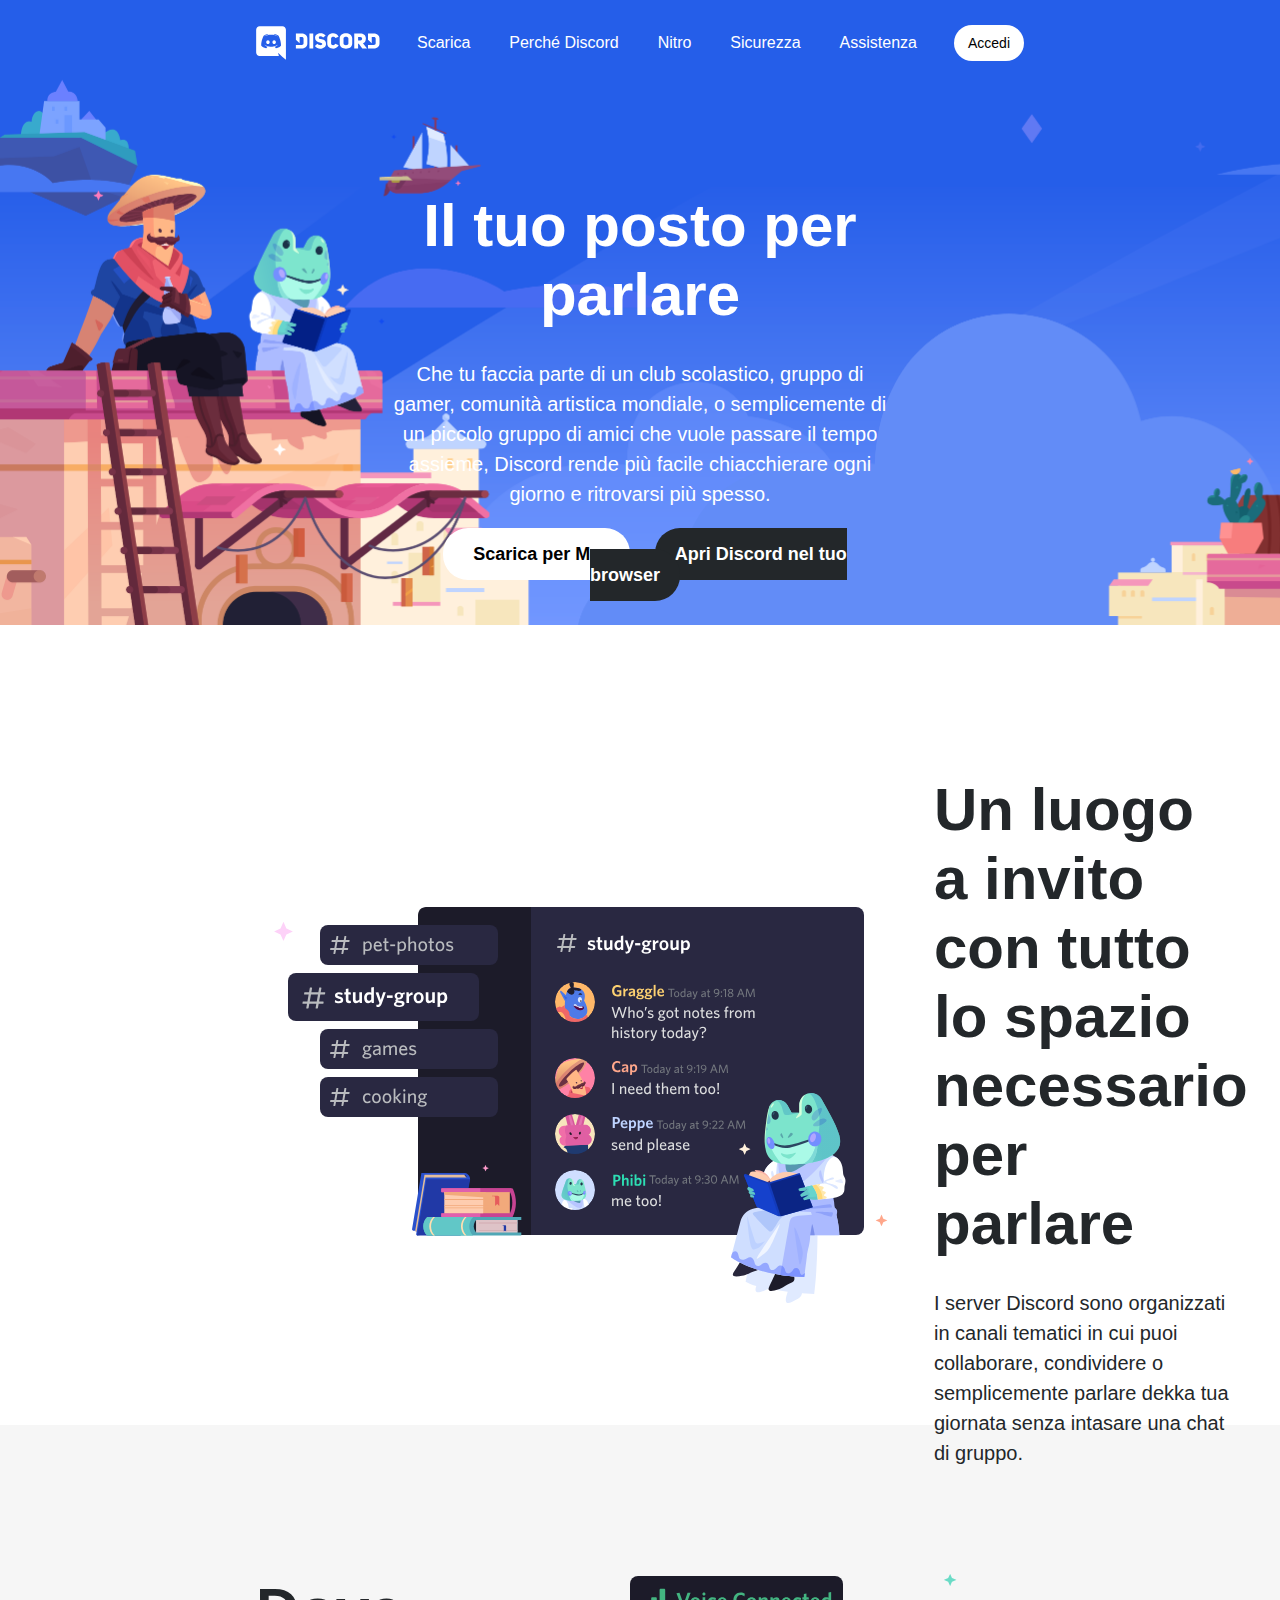
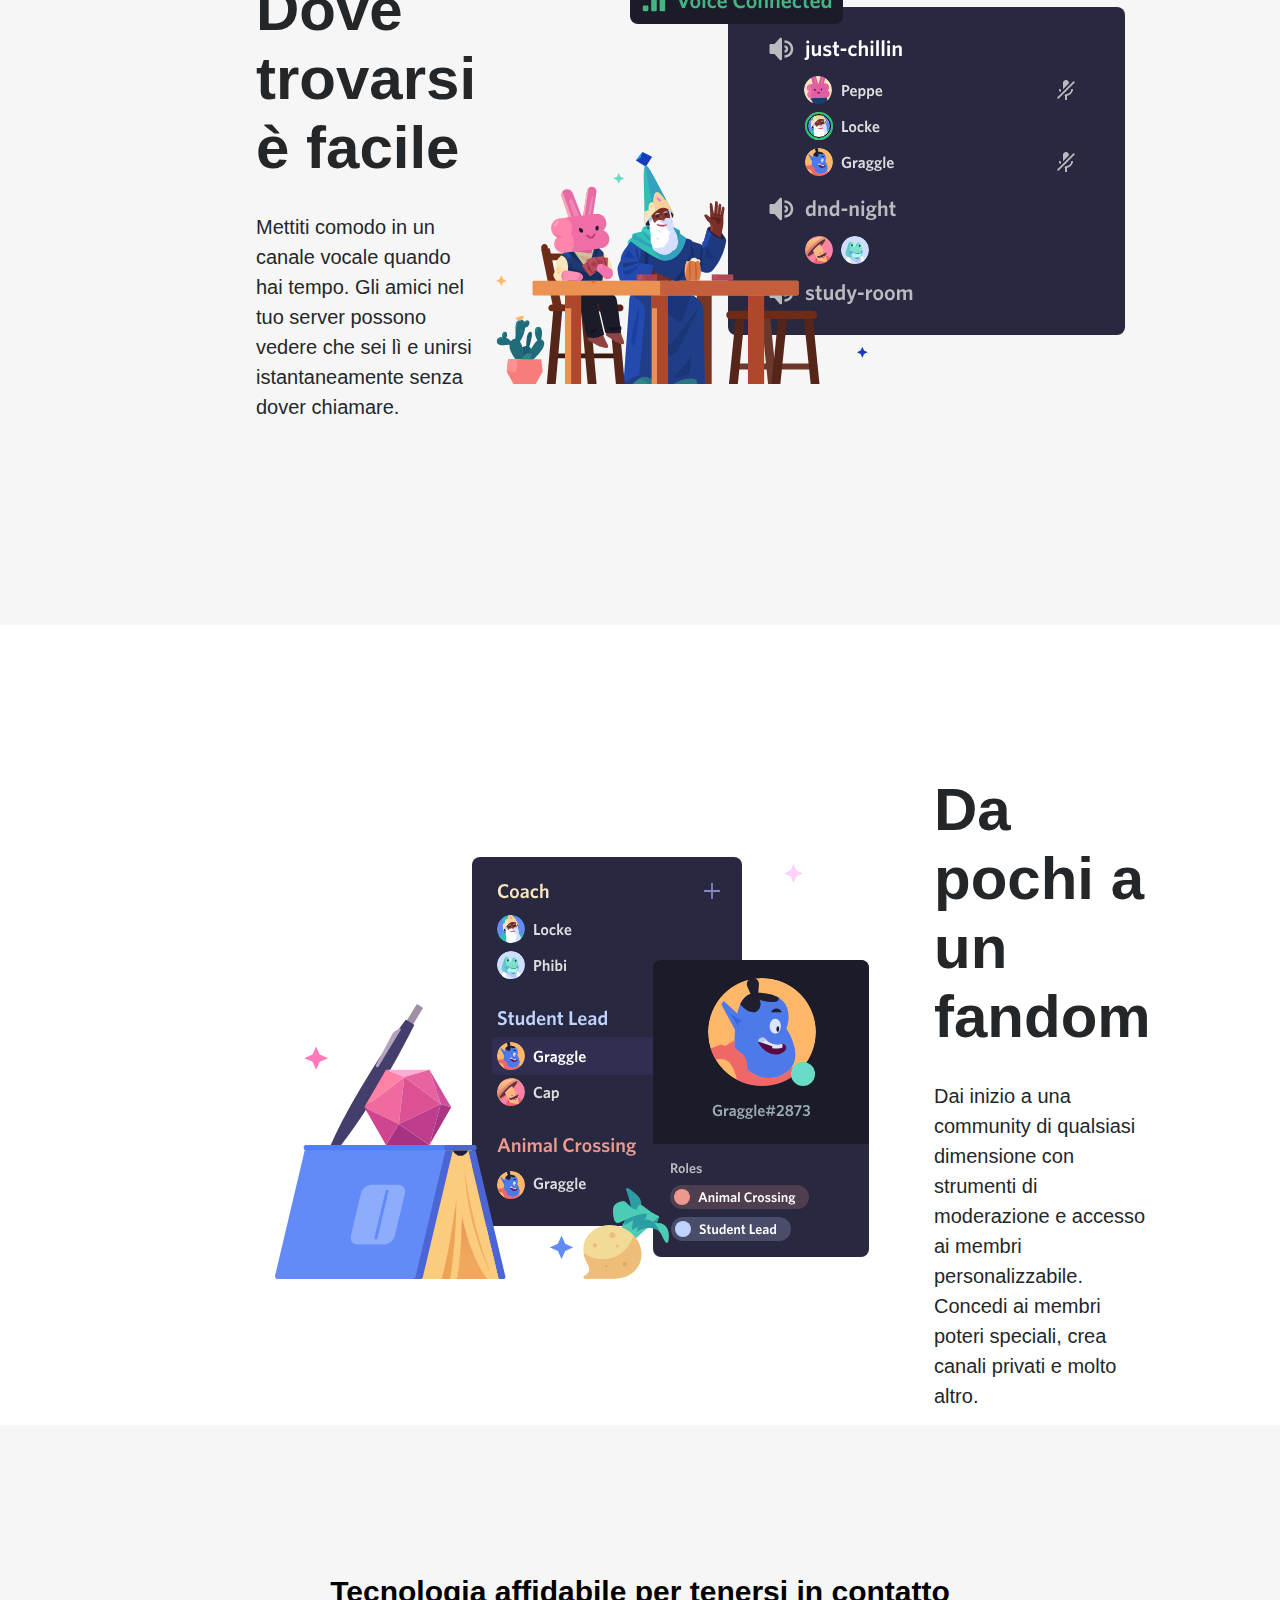
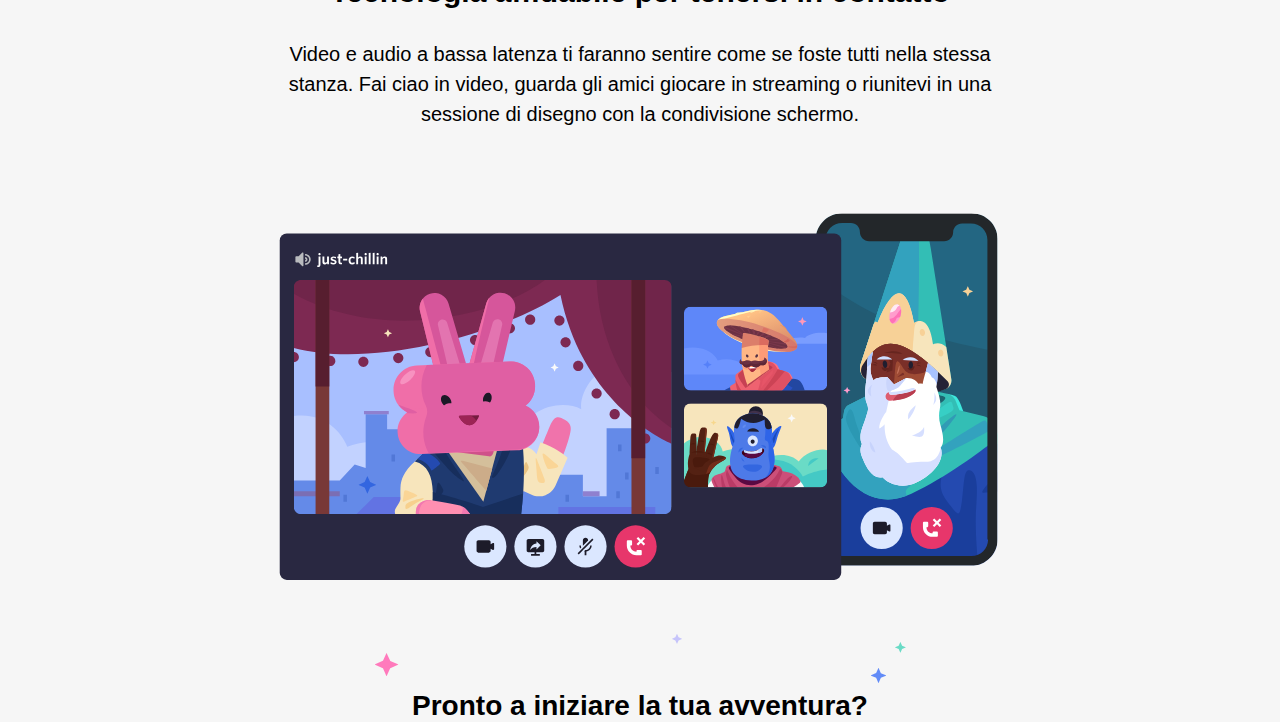
==== index.html @ a333ff8f "Aggiunto testo e immagini ultima sezione" ====
<!DOCTYPE html>
<html lang="en">

<head>
    <meta charset="UTF-8">
    <meta http-equiv="X-UA-Compatible" content="IE=edge">
    <meta name="viewport" content="width=device-width, initial-scale=1.0">
    <link rel="stylesheet" href="https://cdnjs.cloudflare.com/ajax/libs/font-awesome/6.2.0/css/all.min.css"
        integrity="sha512-xh6O/CkQoPOWDdYTDqeRdPCVd1SpvCA9XXcUnZS2FmJNp1coAFzvtCN9BmamE+4aHK8yyUHUSCcJHgXloTyT2A=="
        crossorigin="anonymous" referrerpolicy="no-referrer" />
    <link rel="stylesheet" href="./css/style.css">
    <title>Discord</title>
</head>

<body>
    <!-- Header contiene nav + hero -->
    <header>
        <nav class="container flexbox">
            <img src="./img/logo.svg" alt="Logo">

            <ul class="flexbox">
                <li><a href="#">Scarica</a></li>
                <li><a href="#">Perch&eacute; Discord</a></li>
                <li><a href="#">Nitro</a></li>
                <li><a href="#">Sicurezza</a></li>
                <li><a href="#">Assistenza</a></li>
            </ul>

            <a class="button" href="#">Accedi</a>
        </nav>

        <div class="hero-container">
            <div class="main-text">
                <h1>Il tuo posto per parlare</h1>
                <p>Che tu faccia parte di un club scolastico, gruppo di gamer, comunità artistica
                    mondiale, o semplicemente di un piccolo gruppo di amici che vuole passare il
                    tempo assieme, Discord rende pi&ugrave; facile chiacchierare ogni giorno e
                    ritrovarsi pi&ugrave; spesso.</p>
            </div>

            <a class="button" href="#"><i class="fa-solid fa-down-long"></i>Scarica per Mac</a>
            <a class="button black-btn" href="#">Apri Discord nel tuo browser</a>
        </div>
    </header>

    <!-- Quattro sezioni con bg alternarti bianco e grigio -->

    <section class="white-bg">
        <div class="container flexbox">

            <div class="section-img">
                <img src="./img/item1.svg" alt="Chat con hashtag">
            </div>

            <div class="section main-text">
                <h1>Un luogo a invito con tutto lo spazio necessario per parlare</h1>
                <p>I server Discord sono organizzati in canali tematici in cui puoi collaborare,
                condividere o semplicemente parlare dekka tua giornata senza intasare una chat
                di gruppo.</p>
            </div>
        </div>
    </section>

    <section class="grey-bg">
        <div class="container flexbox">

            <div class="section main-text">
                <h1>Dove trovarsi &egrave; facile</h1>
                <p>Mettiti comodo in un canale vocale quando hai tempo. Gli amici nel tuo server
                    possono vedere che sei l&igrave; e unirsi istantaneamente senza dover chiamare.</p>
            </div>

            <div class="section-img">
                <img src="./img/item2.svg" alt="Canale vocale">
            </div>
        </div>
    </section>

    <section class="white-bg">
        <div class="container flexbox">

            <div class="section-img">
                <img src="./img/item3.svg" alt="Community">
            </div>

            <div class="section main-text">
                <h1>Da pochi a un fandom</h1>
                <p>Dai inizio a una community di qualsiasi dimensione con strumenti di moderazione
                    e accesso ai membri personalizzabile. Concedi ai membri poteri speciali, crea 
                    canali privati e molto altro.</p>
            </div>
        </div>
    </section>

    <div class="grey-bg last" >
        <div class="container">

            <div>
                <h1 class="main-text">Tecnologia affidabile per tenersi in contatto</h1>
                <p>Video e audio a bassa latenza ti faranno sentire come se foste tutti nella stessa
                    stanza. Fai ciao in video, guarda gli amici giocare in streaming o riunitevi in una 
                    sessione di disegno con la condivisione schermo.</p>
            </div>

            <div>
                <img class="img-last-section" src="./img/item4-big.svg" alt="Videochiamata cartoon">
            </div>

            <div class="call-to-action">
                <img src="./img/stars.svg" alt="Stelline">
                <div><strong>Pronto a iniziare la tua avventura?</strong></div>
            </div>
        
        </div>
    </div>


</body>

</html>
---- css/style.css ----
/* Utility */

* {
    margin: 0;
    padding: 0;
    box-sizing: border-box;
}

body {
    font-family: Helvetica, Arial;
}

.debug {   /* ricordarsi eliminare! */
    background-color: lightblue;
    border: 1px solid black;
    height: 500px;
    width: 500px;
}

/* Style nav */

.container {
    width: 60%;
    margin: 0 auto;
}

nav {
    padding-top: 25px;
    font-weight: 500;
}

ul {
    list-style: none;
}

a {
    text-decoration: none;
    cursor: pointer;
}

li a {
    color: white;
}

li a:hover {
    color: white;
    text-decoration: underline;
}

.button {
    border-style: none;
    background-color: white;
    border-radius: 25px;
    padding: 10px 14px;
    color: black;
    font-size: 14px;
}

a.button:hover {
    color: #5865F2;
}

.flexbox {
    display: flex;
    flex-flow: row nowrap;
    justify-content: space-between;
    align-items: center;
}

header nav ul {
    min-width: 500px;
}

/* Style hero  */

header {
    background-image: url("../img/jumbo.png");
    background-size: cover;
    height: 625px;
}

.hero-container {
    width: 40%;
    margin: 130px auto;
    text-align: center;
    color: white;
}

.main-text {
    font-weight: bolder;
    font-size: 30px;
}

p {
    font-weight: 500;
    font-size: 20px;
    line-height: 150%;
    padding-top: 30px;
    margin-bottom: 35px;
}

div.hero-container .button {
    margin: 10px;
    font-size: 18px;
    font-weight: 600;
    padding: 16px 20px;
 }

i {
    margin-right: 10px;
    font-size: 16px;
}

.black-btn {
    color: white;
    background-color: #23272A;
}

a.button.black-btn:hover {
    color: white;
}

/* Style Section */

section{
    height: 800px;
}

.section.main-text {
    color: #23272A;
    max-width: 300px;
    padding: 150px 0;
}

.section-img {  /* da chiarire questione margini/ grandezza finestra */
    margin-top: -100px;
}

.white-bg {
    background-color: FFFFFF;
}

.grey-bg {
    background-color: #F6F6F6;
}

.last {
    text-align: center;
    padding-top: 150px;
}

.img-last-section {
    width: 100%;
}

div.call-to-action {
    font-size: 28px;
    padding-top: 0;    
}
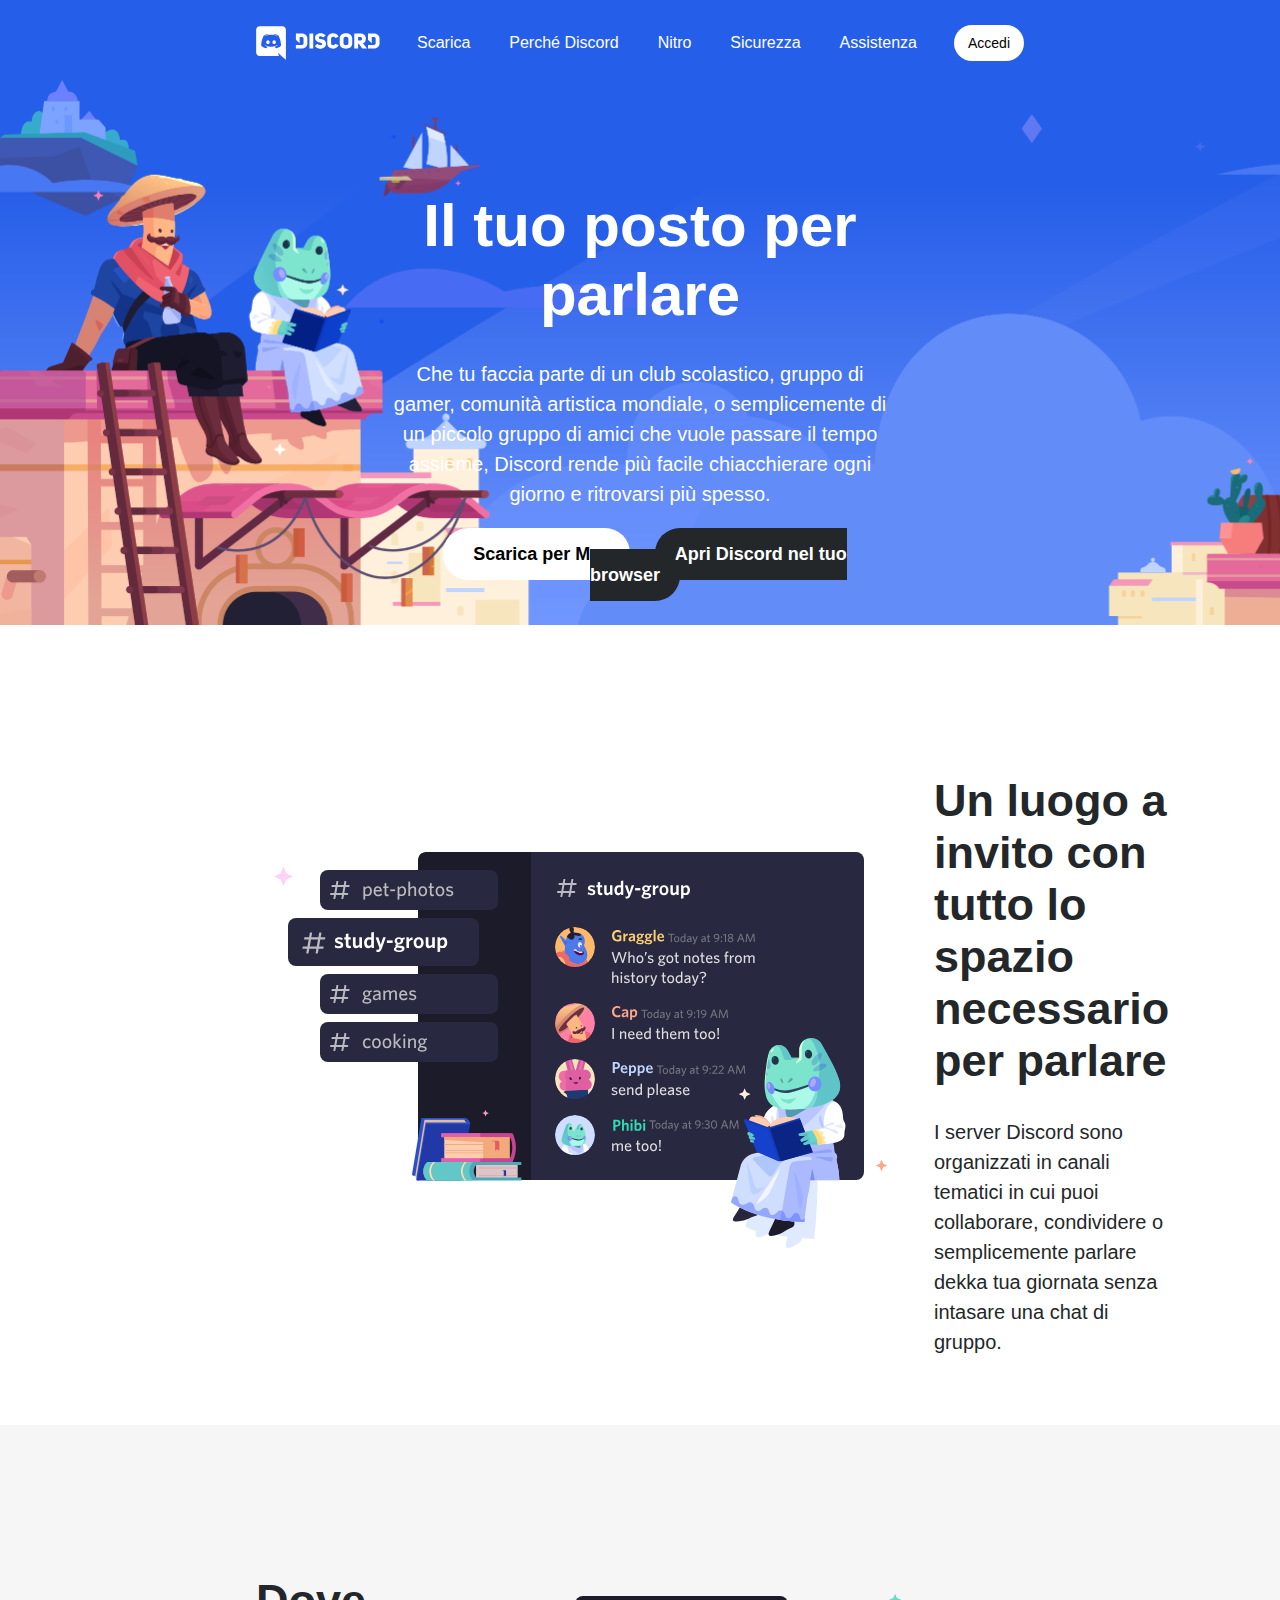
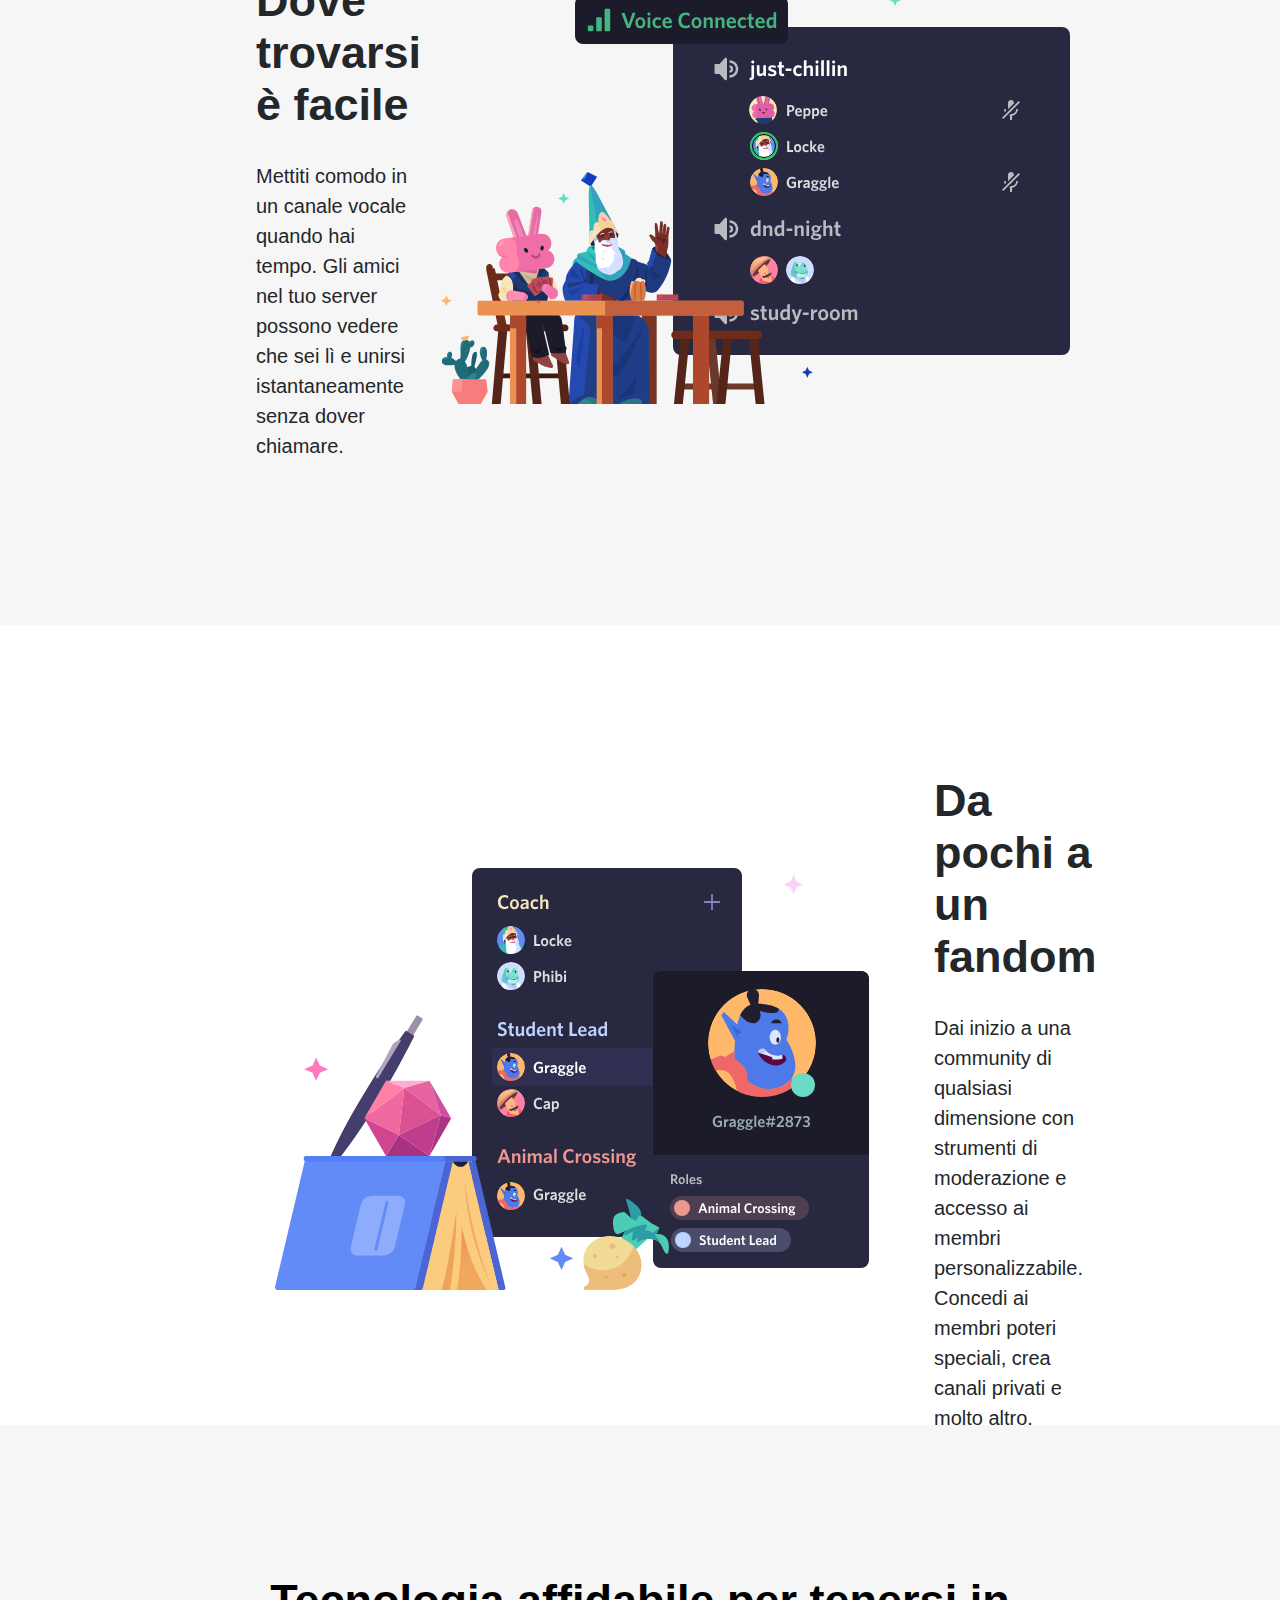
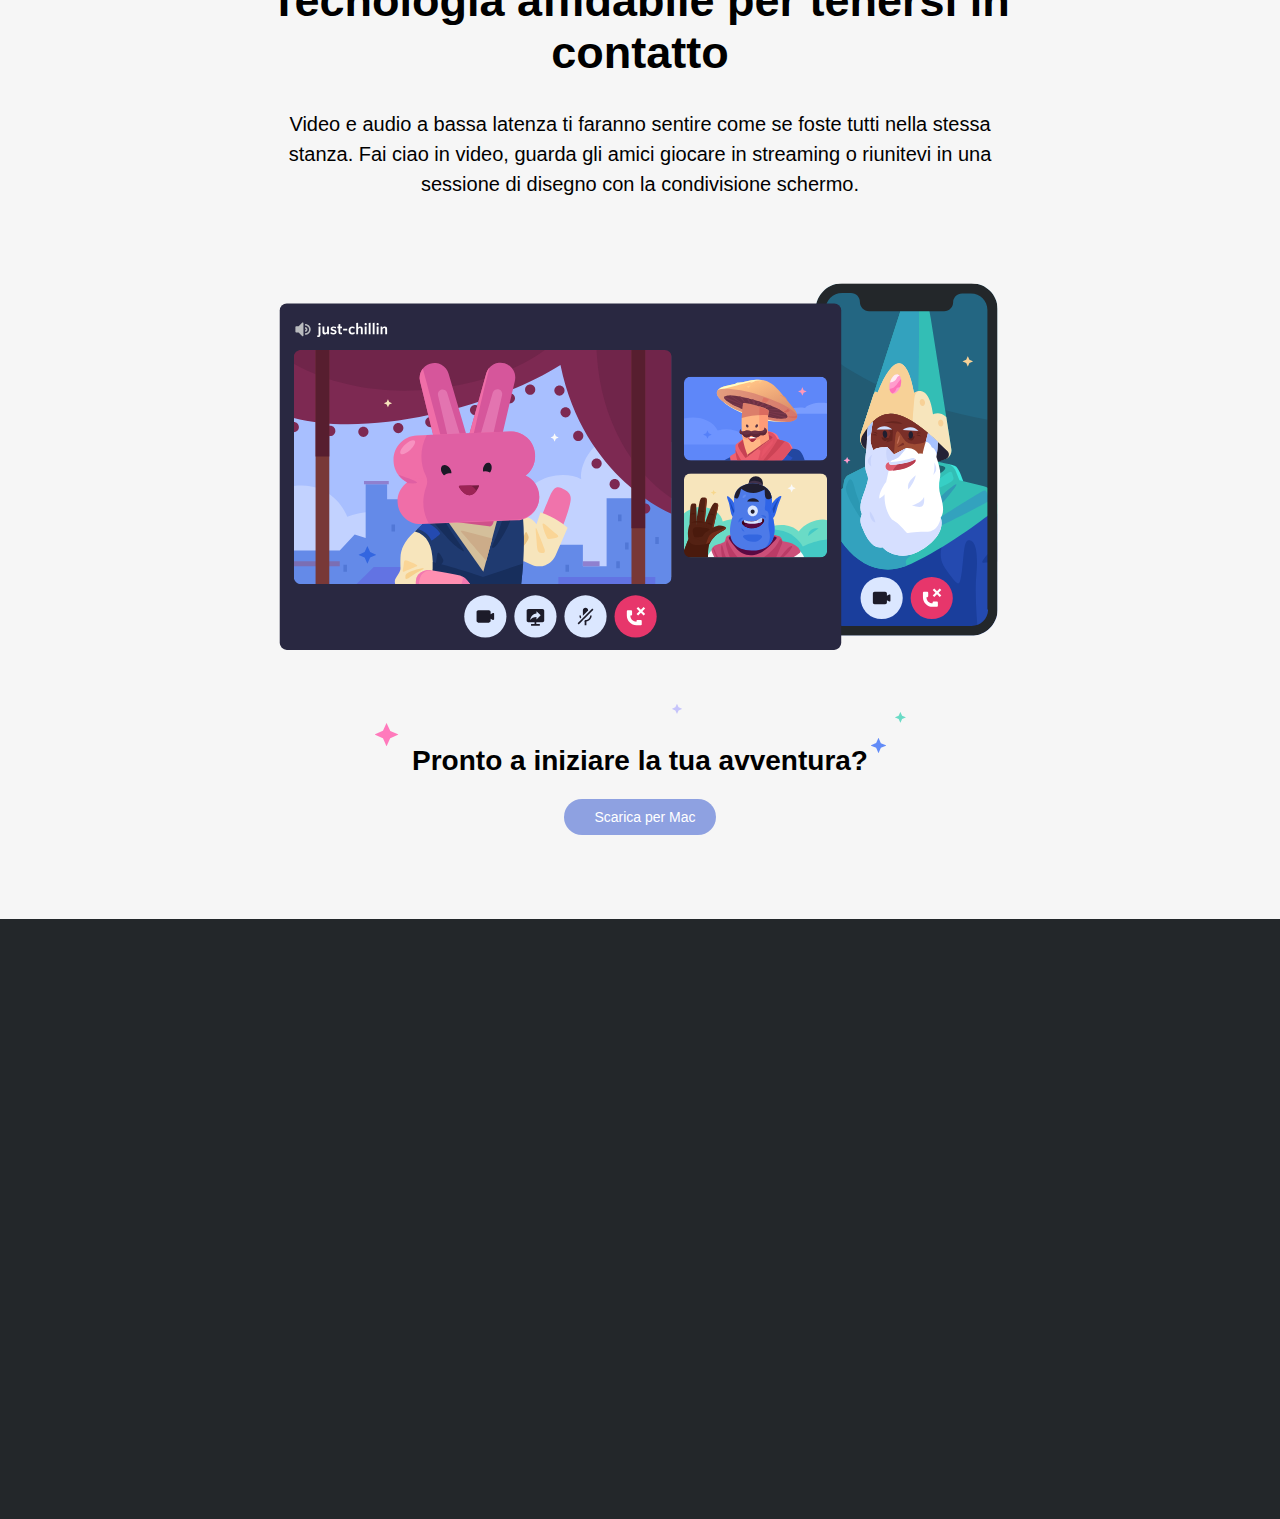
==== commit 1ab02007: "Aggiunto div call to action ultima sezione" ====
--- a/index.html
+++ b/index.html
@@ -43,7 +43,7 @@
         </div>
     </header>
 
-    <!-- Quattro sezioni con bg alternarti bianco e grigio -->
+    <!-- Quattro sezioni con bg alternati bianco e grigio -->
 
     <section class="white-bg">
         <div class="container flexbox">
@@ -53,7 +53,7 @@
             </div>
 
             <div class="section main-text">
-                <h1>Un luogo a invito con tutto lo spazio necessario per parlare</h1>
+                <h2>Un luogo a invito con tutto lo spazio necessario per parlare</h2>
                 <p>I server Discord sono organizzati in canali tematici in cui puoi collaborare,
                 condividere o semplicemente parlare dekka tua giornata senza intasare una chat
                 di gruppo.</p>
@@ -65,7 +65,7 @@
         <div class="container flexbox">
 
             <div class="section main-text">
-                <h1>Dove trovarsi &egrave; facile</h1>
+                <h2>Dove trovarsi &egrave; facile</h2>
                 <p>Mettiti comodo in un canale vocale quando hai tempo. Gli amici nel tuo server
                     possono vedere che sei l&igrave; e unirsi istantaneamente senza dover chiamare.</p>
             </div>
@@ -84,7 +84,7 @@
             </div>
 
             <div class="section main-text">
-                <h1>Da pochi a un fandom</h1>
+                <h2>Da pochi a un fandom</h2>
                 <p>Dai inizio a una community di qualsiasi dimensione con strumenti di moderazione
                     e accesso ai membri personalizzabile. Concedi ai membri poteri speciali, crea 
                     canali privati e molto altro.</p>
@@ -95,8 +95,8 @@
     <div class="grey-bg last" >
         <div class="container">
 
-            <div>
-                <h1 class="main-text">Tecnologia affidabile per tenersi in contatto</h1>
+            <div class="main-text">
+                <h2>Tecnologia affidabile per tenersi in contatto</h2>
                 <p>Video e audio a bassa latenza ti faranno sentire come se foste tutti nella stessa
                     stanza. Fai ciao in video, guarda gli amici giocare in streaming o riunitevi in una 
                     sessione di disegno con la condivisione schermo.</p>
@@ -108,11 +108,16 @@
 
             <div class="call-to-action">
                 <img src="./img/stars.svg" alt="Stelline">
-                <div><strong>Pronto a iniziare la tua avventura?</strong></div>
-            </div>
-        
+                <div class="scritta-cta"><strong>Pronto a iniziare la tua avventura?</strong></div>
+                <a class="button violet-btn" href="#"><i class="fa-solid fa-down-long"></i>Scarica per Mac</a>
+            </div>  
         </div>
     </div>
+
+    <!-- Footer composto da un div sulla sinistra e 4 colonne -->
+    <footer>
+
+    </footer>
 
 
 </body>
--- a/css/style.css
+++ b/css/style.css
@@ -15,6 +15,12 @@
     border: 1px solid black;
     height: 500px;
     width: 500px;
+}
+
+.clearfix::after {
+    content: " ";
+    display: table;
+    clear: both;
 }
 
 /* Style nav */
@@ -155,5 +161,29 @@
 
 div.call-to-action {
     font-size: 28px;
-    padding-top: 0;    
+    padding-top: 0; 
+    padding-bottom: 90px;   
 }
+
+.scritta-cta {
+    margin-top: -15px;
+    padding-bottom: 20px;
+}
+
+.violet-btn {
+    color: white;
+    background-color: #8EA1E1;
+    padding: 10px 20px;
+}
+
+a.button.violet-btn:hover {
+    color: white;
+}
+
+
+/* Style Footer */
+
+footer {
+    background-color: #23272A;
+    height: 600px;
+}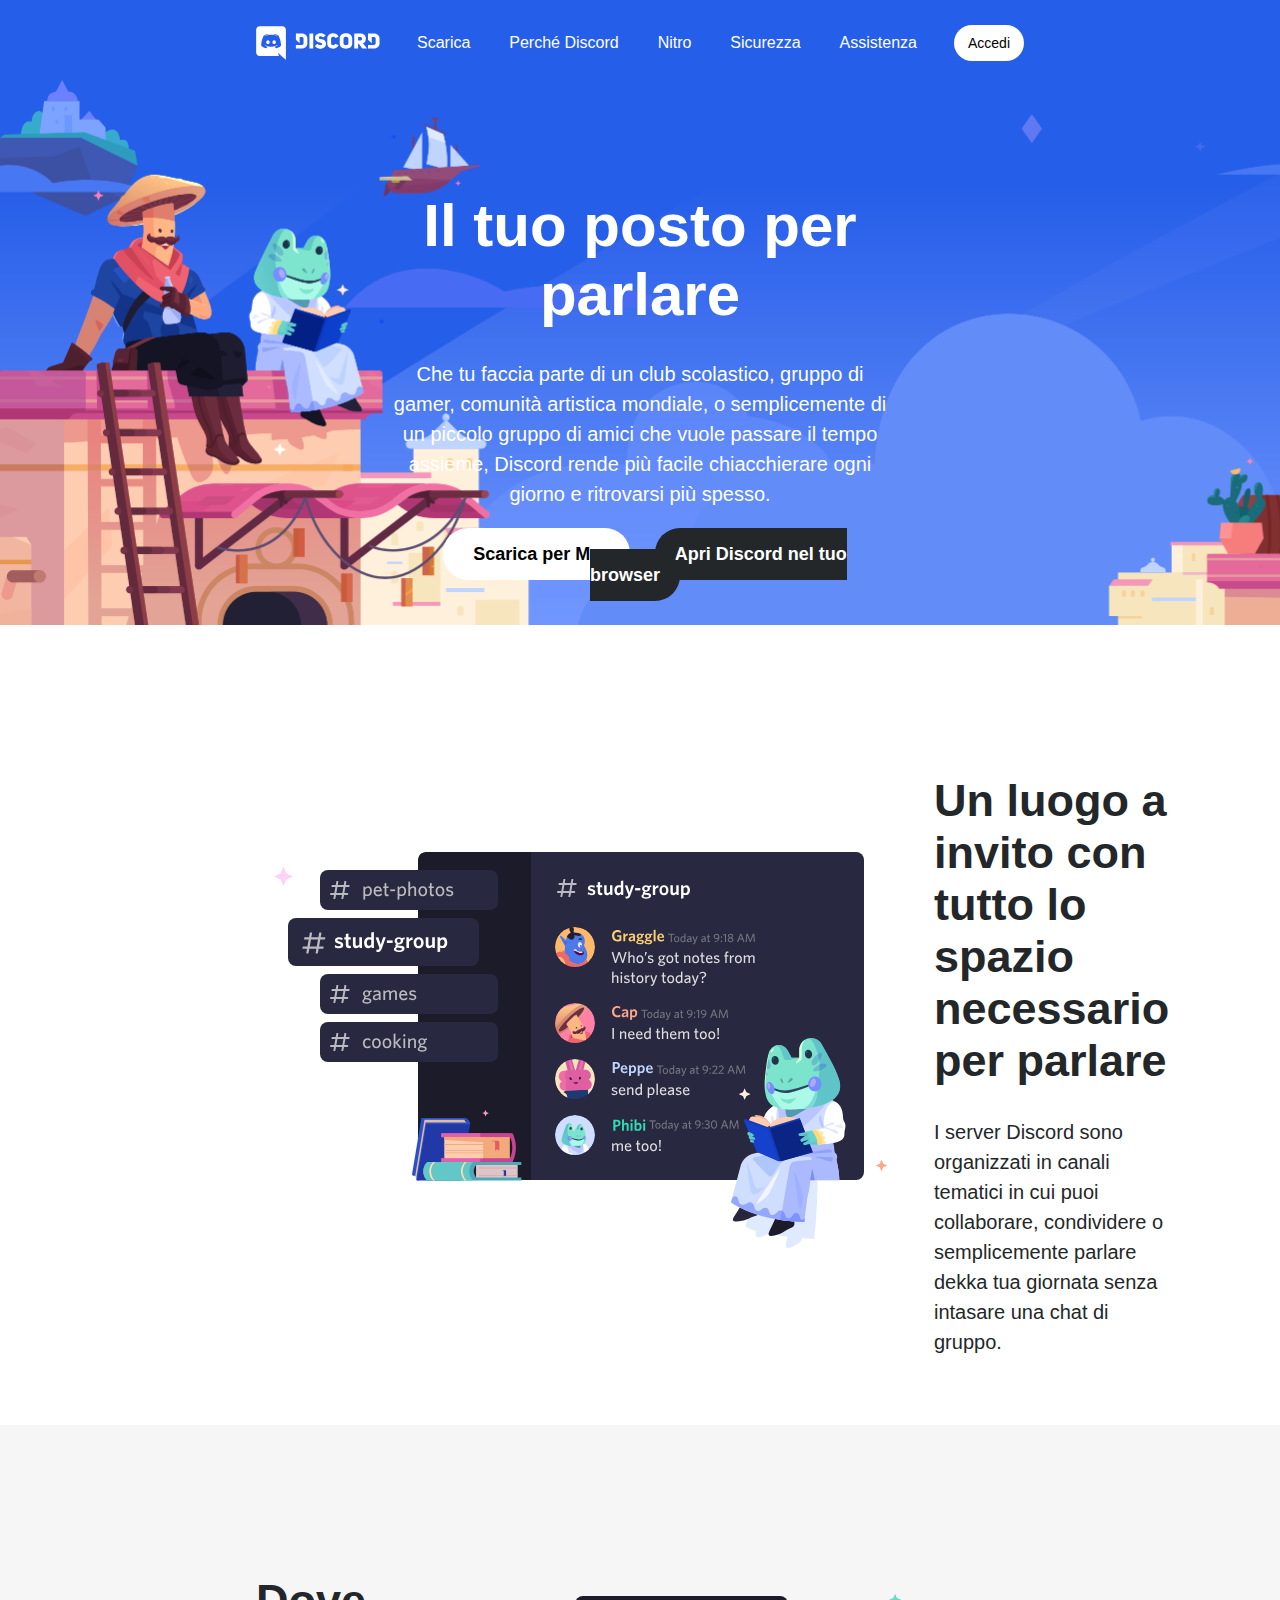
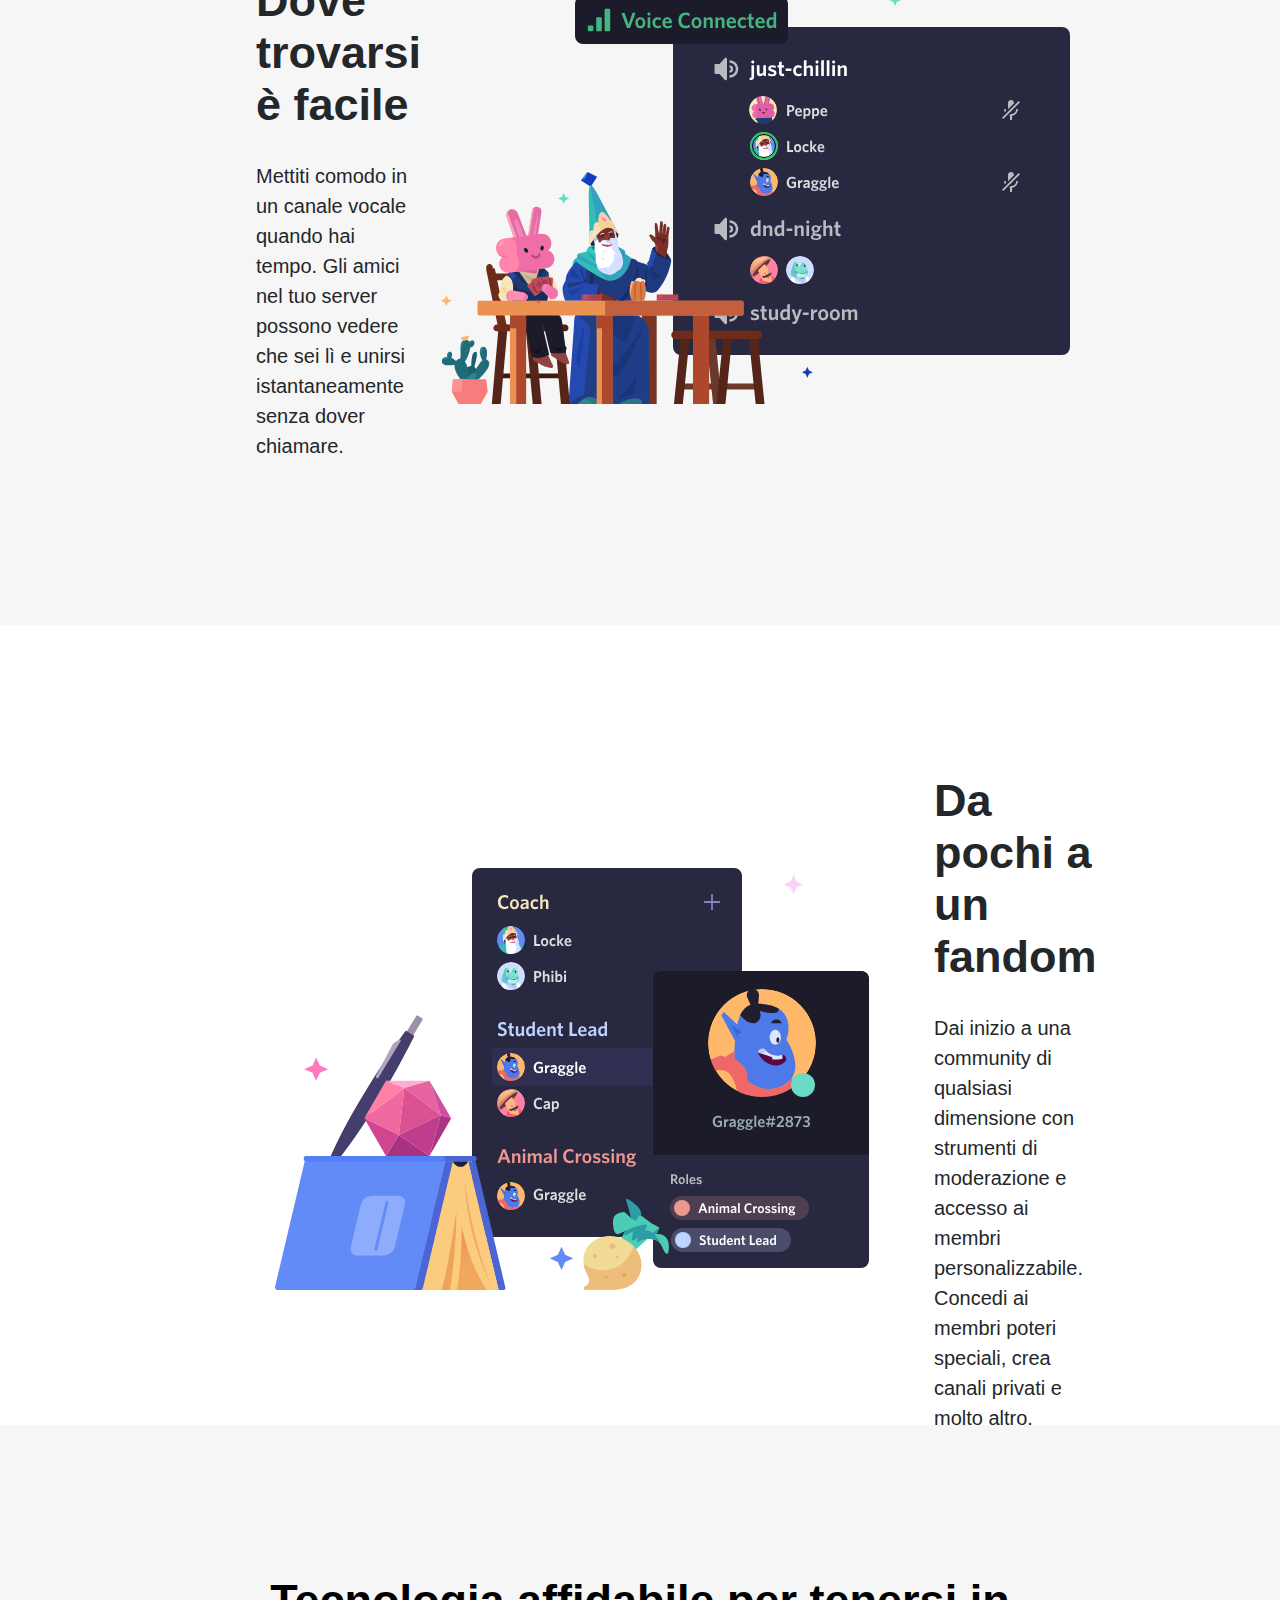
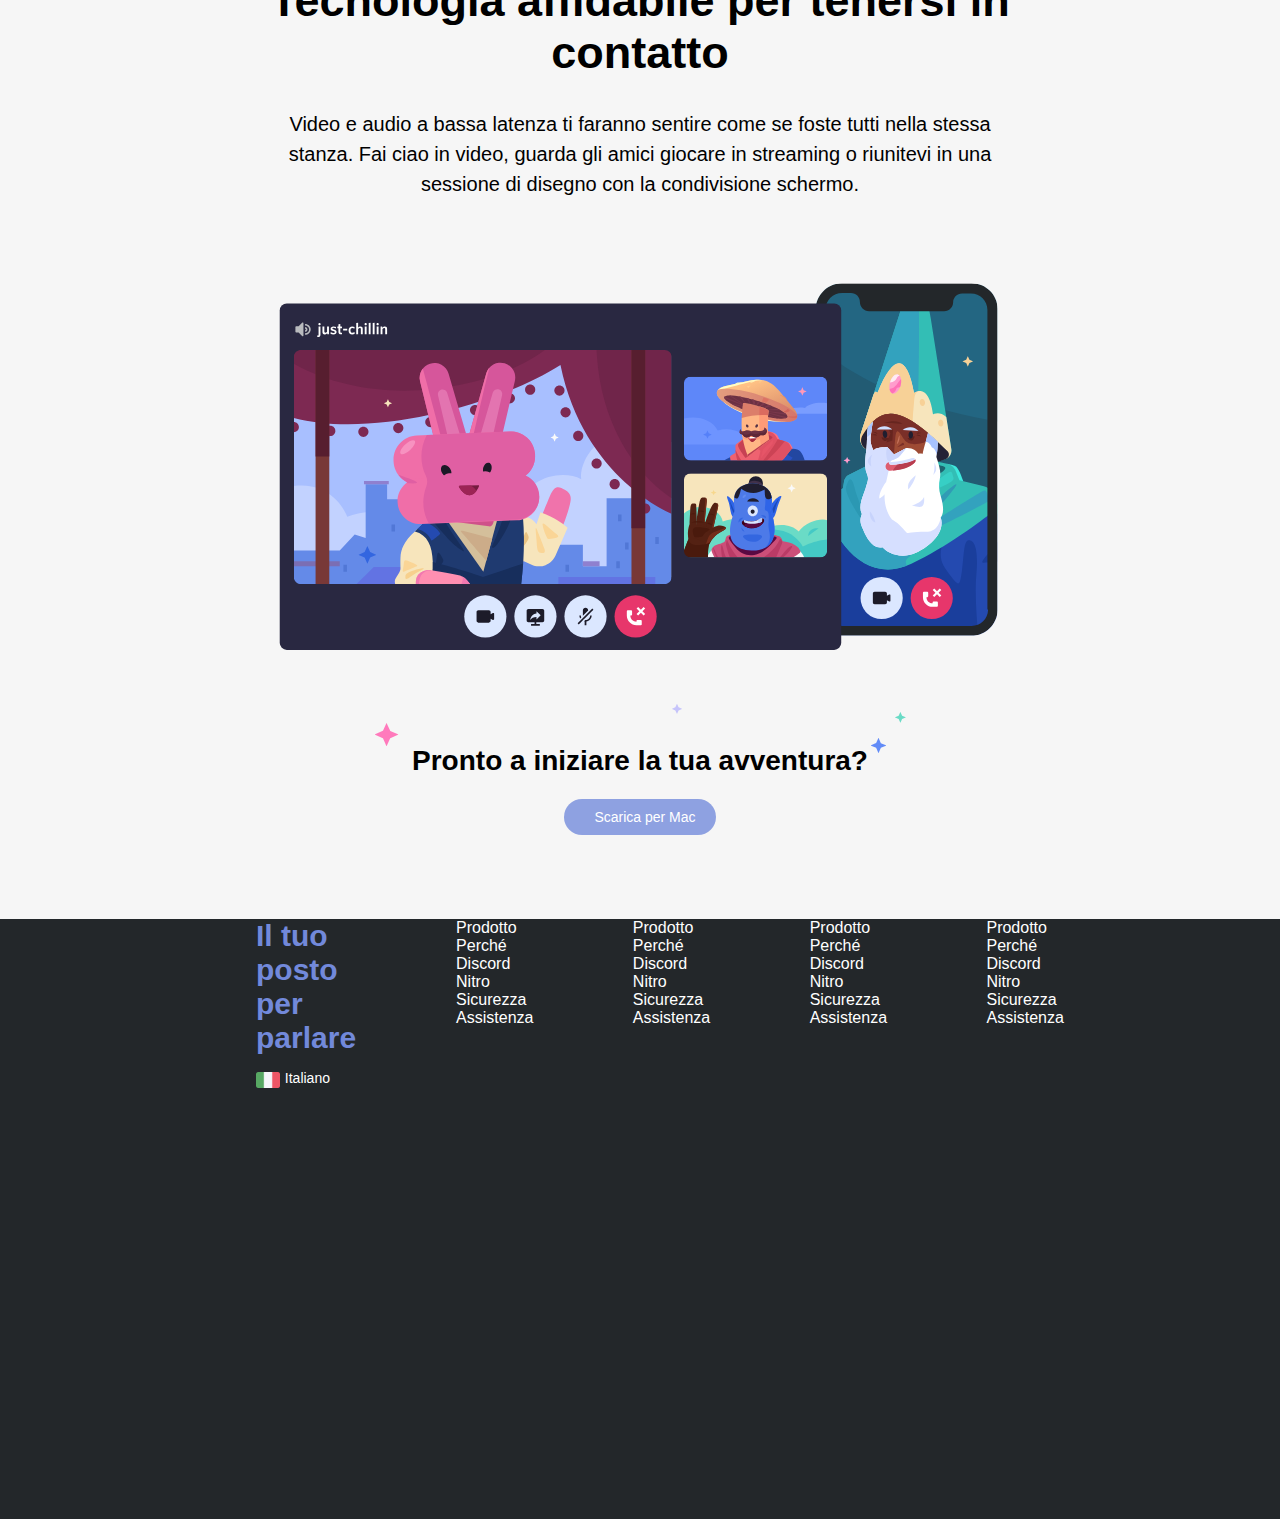
==== commit f6a313fe: "Aggiunta bozza footer" ====
--- a/index.html
+++ b/index.html
@@ -116,7 +116,48 @@
 
     <!-- Footer composto da un div sulla sinistra e 4 colonne -->
     <footer>
+        <div class="container flexbox-footer">
+        <div class="container social">
+            <h2>Il tuo posto per parlare</h2>
+            <div> <img src="./img/ita.png" alt="Bandierina italiana">Italiano<i class="fa-solid fa-angle-down"></i></div>
+            <div><i class="fa-brands fa-twitter"></i><i class="fa-brands fa-instagram"></i>
+                <i class="fa-brands fa-facebook"></i><i class="fa-brands fa-youtube"></i></div>
+        </div>
 
+        <ul>
+            <li>Prodotto</li>
+            <li>Perch&eacute; Discord</li>
+            <li>Nitro</li>
+            <li>Sicurezza</li>
+            <li>Assistenza</li>
+        </ul>
+        
+
+        <ul>
+            <li>Prodotto</li>
+            <li>Perch&eacute; Discord</li>
+            <li>Nitro</li>
+            <li>Sicurezza</li>
+            <li>Assistenza</li>
+        </ul>
+        
+
+        <ul>
+            <li>Prodotto</li>
+            <li>Perch&eacute; Discord</li>
+            <li>Nitro</li>
+            <li>Sicurezza</li>
+            <li>Assistenza</li>
+        </ul>
+
+        <ul>
+            <li>Prodotto</li>
+            <li>Perch&eacute; Discord</li>
+            <li>Nitro</li>
+            <li>Sicurezza</li>
+            <li>Assistenza</li>
+        </ul>
+    </div>
     </footer>
 
 
--- a/css/style.css
+++ b/css/style.css
@@ -114,7 +114,7 @@
 
 i {
     margin-right: 10px;
-    font-size: 16px;
+    font-size: 14px;
 }
 
 .black-btn {
@@ -186,4 +186,48 @@
 footer {
     background-color: #23272A;
     height: 600px;
+    color: white;
+}
+
+.container.social {
+    width: calc((60% / 6)*2);
+    font-size: 14px;
+    margin-left: 0;
+}
+
+
+.container.social h2 {
+    color: #7289DA;
+    font-size: 30px;
+    font-weight: 800;
+    padding-bottom: 10px;
+}
+
+.container.social img {
+    height: 16px;
+    margin-right: 5px;
+    vertical-align: bottom;
+}
+
+.container.social i {
+    padding-right: 10px;
+    font-size: 20px;
+    padding-top: 20px;
+}
+
+.fa-solid.fa-angle-down {
+    padding-left: 5px;
+    font-size: 5px;
+}
+
+footer ul {
+    width: calc(60% / 6);
+    margin-left: 100px;   
+}
+
+.flexbox-footer {
+    display: flex;
+    flex-flow: row;
+    justify-content: space-between;
+    align-items: flex-start;
 }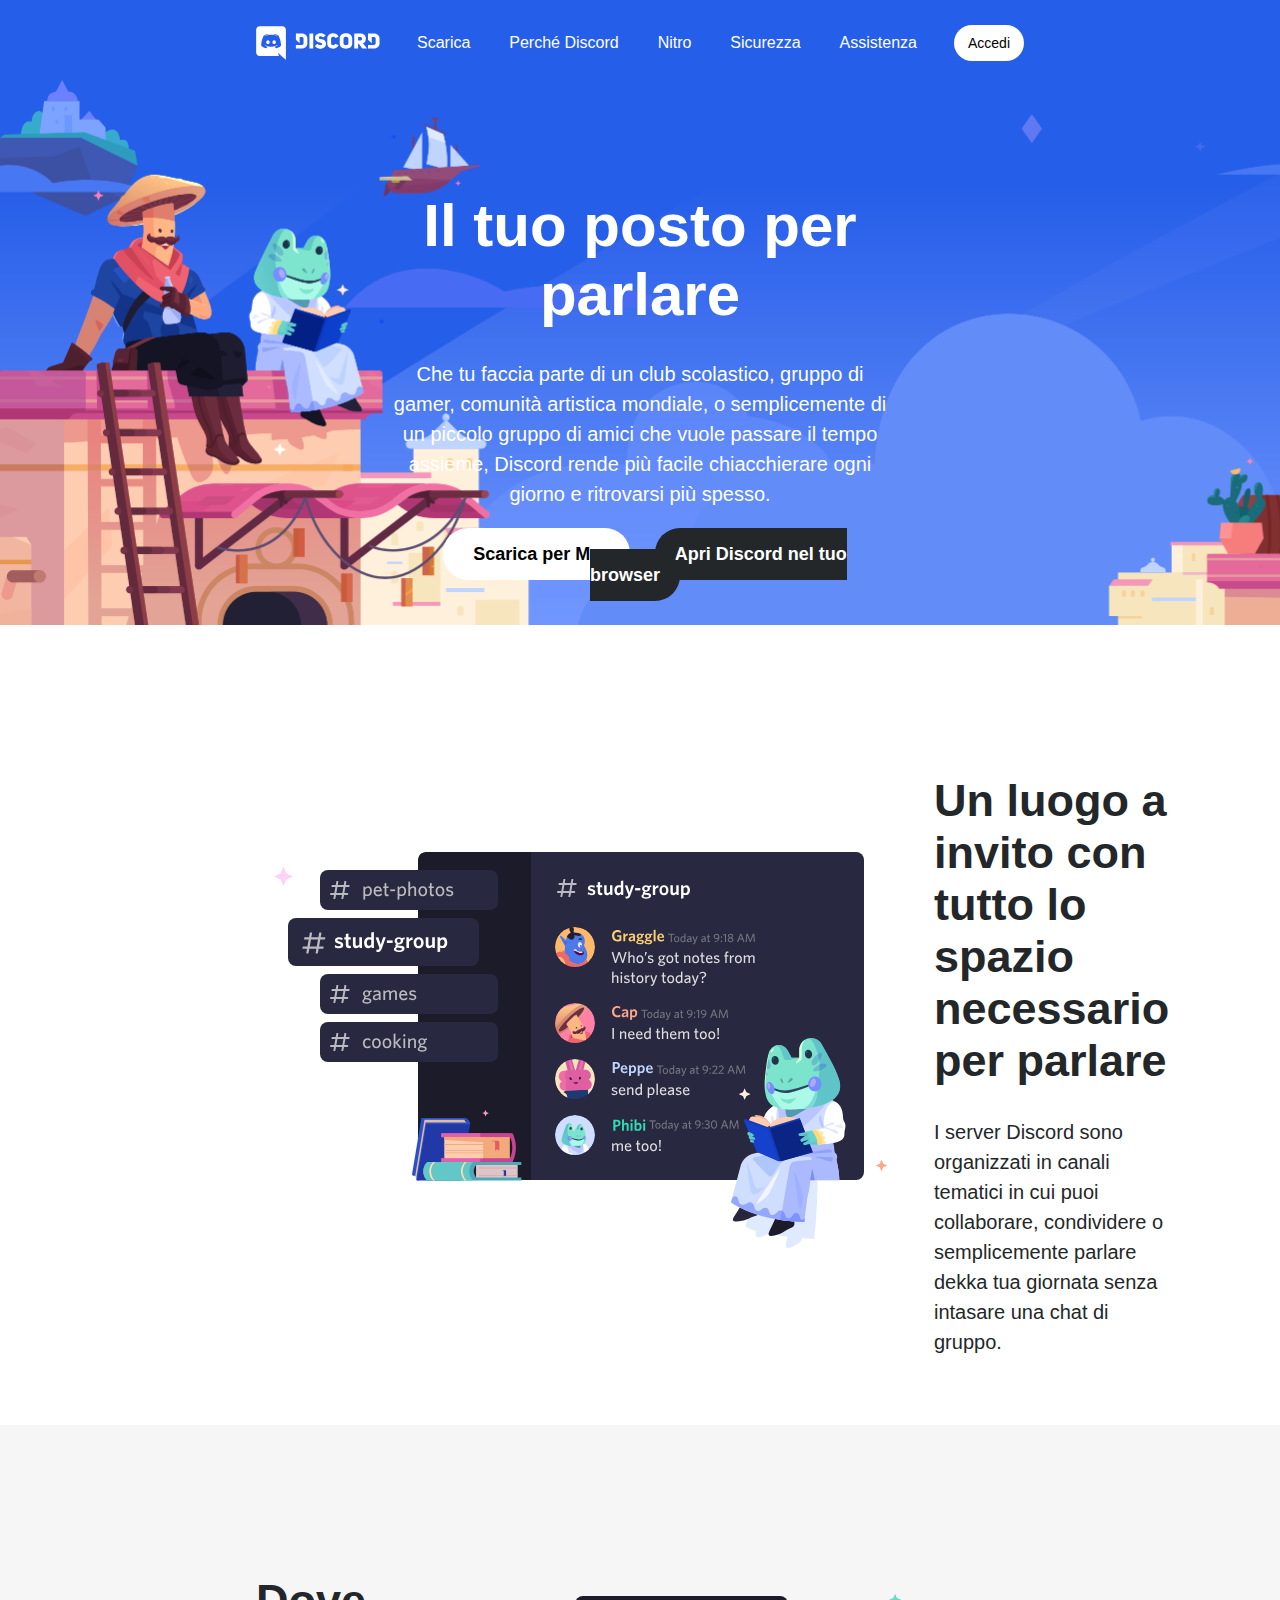
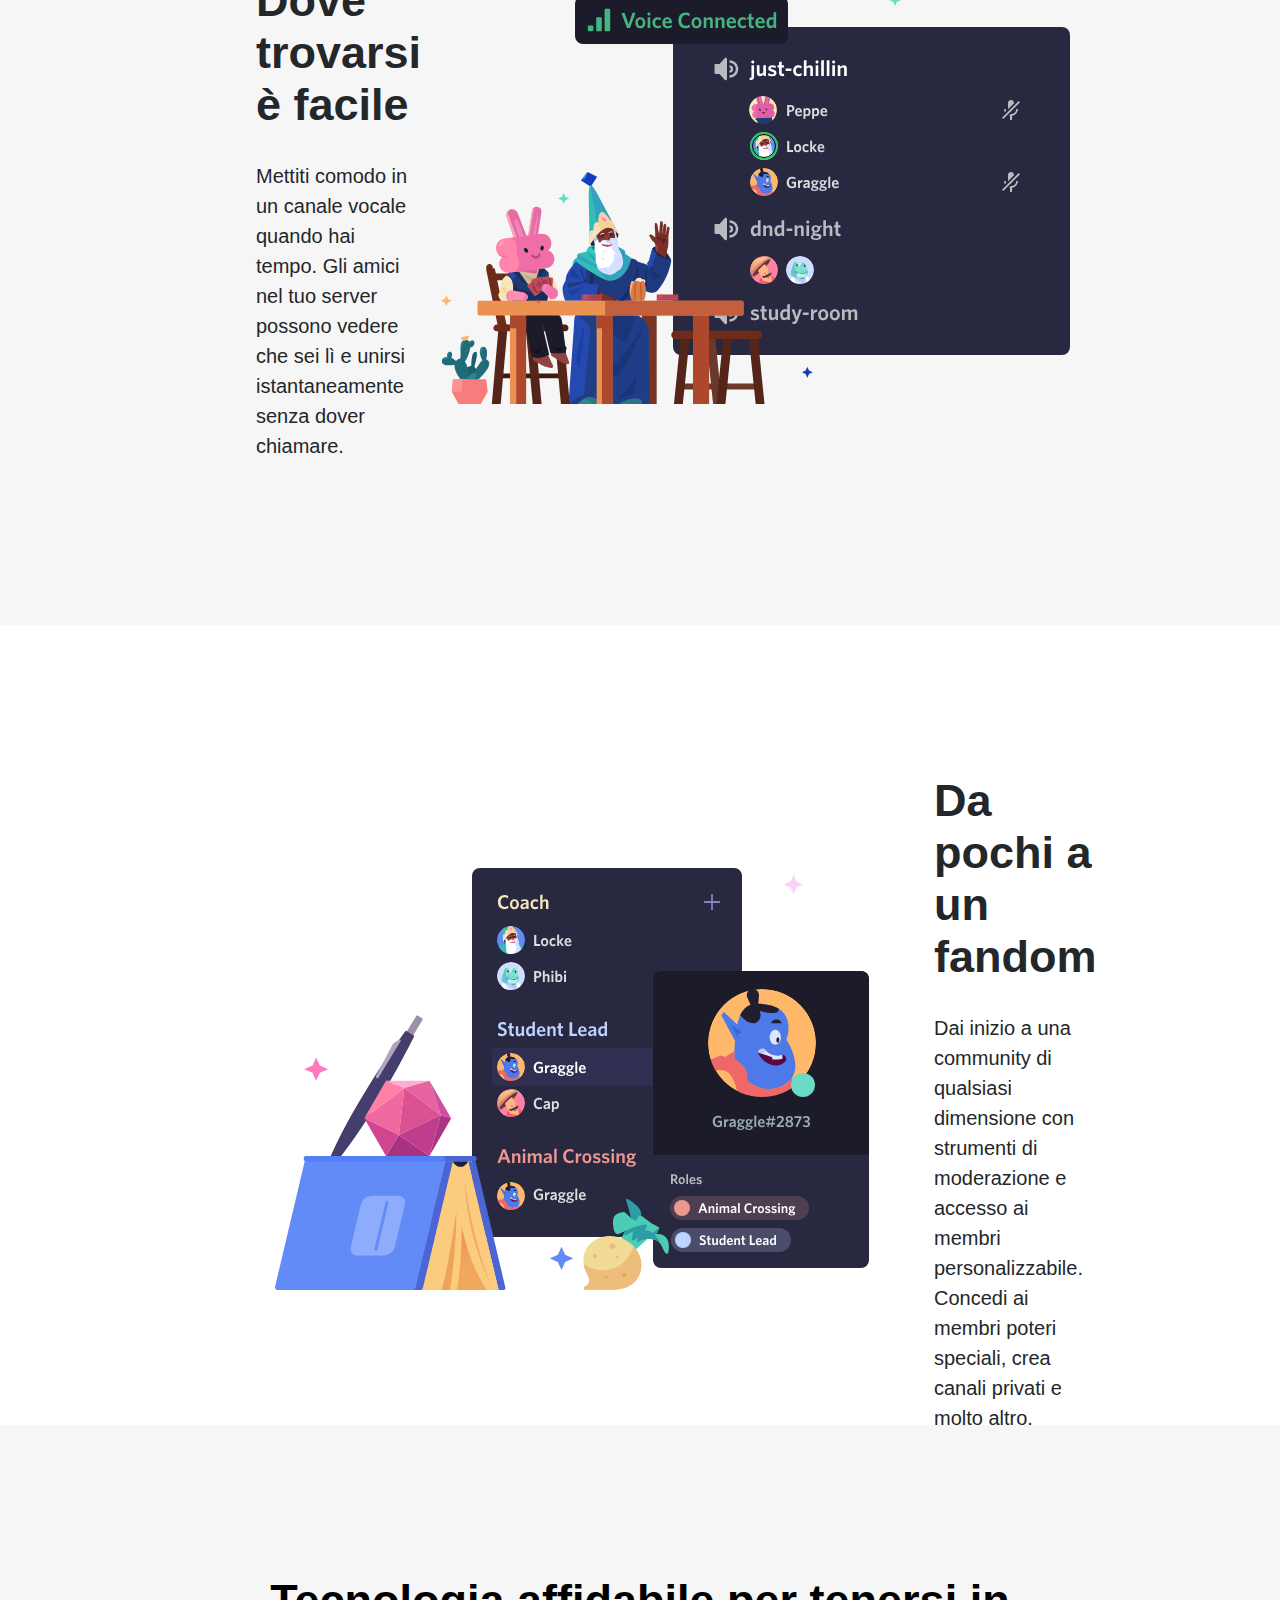
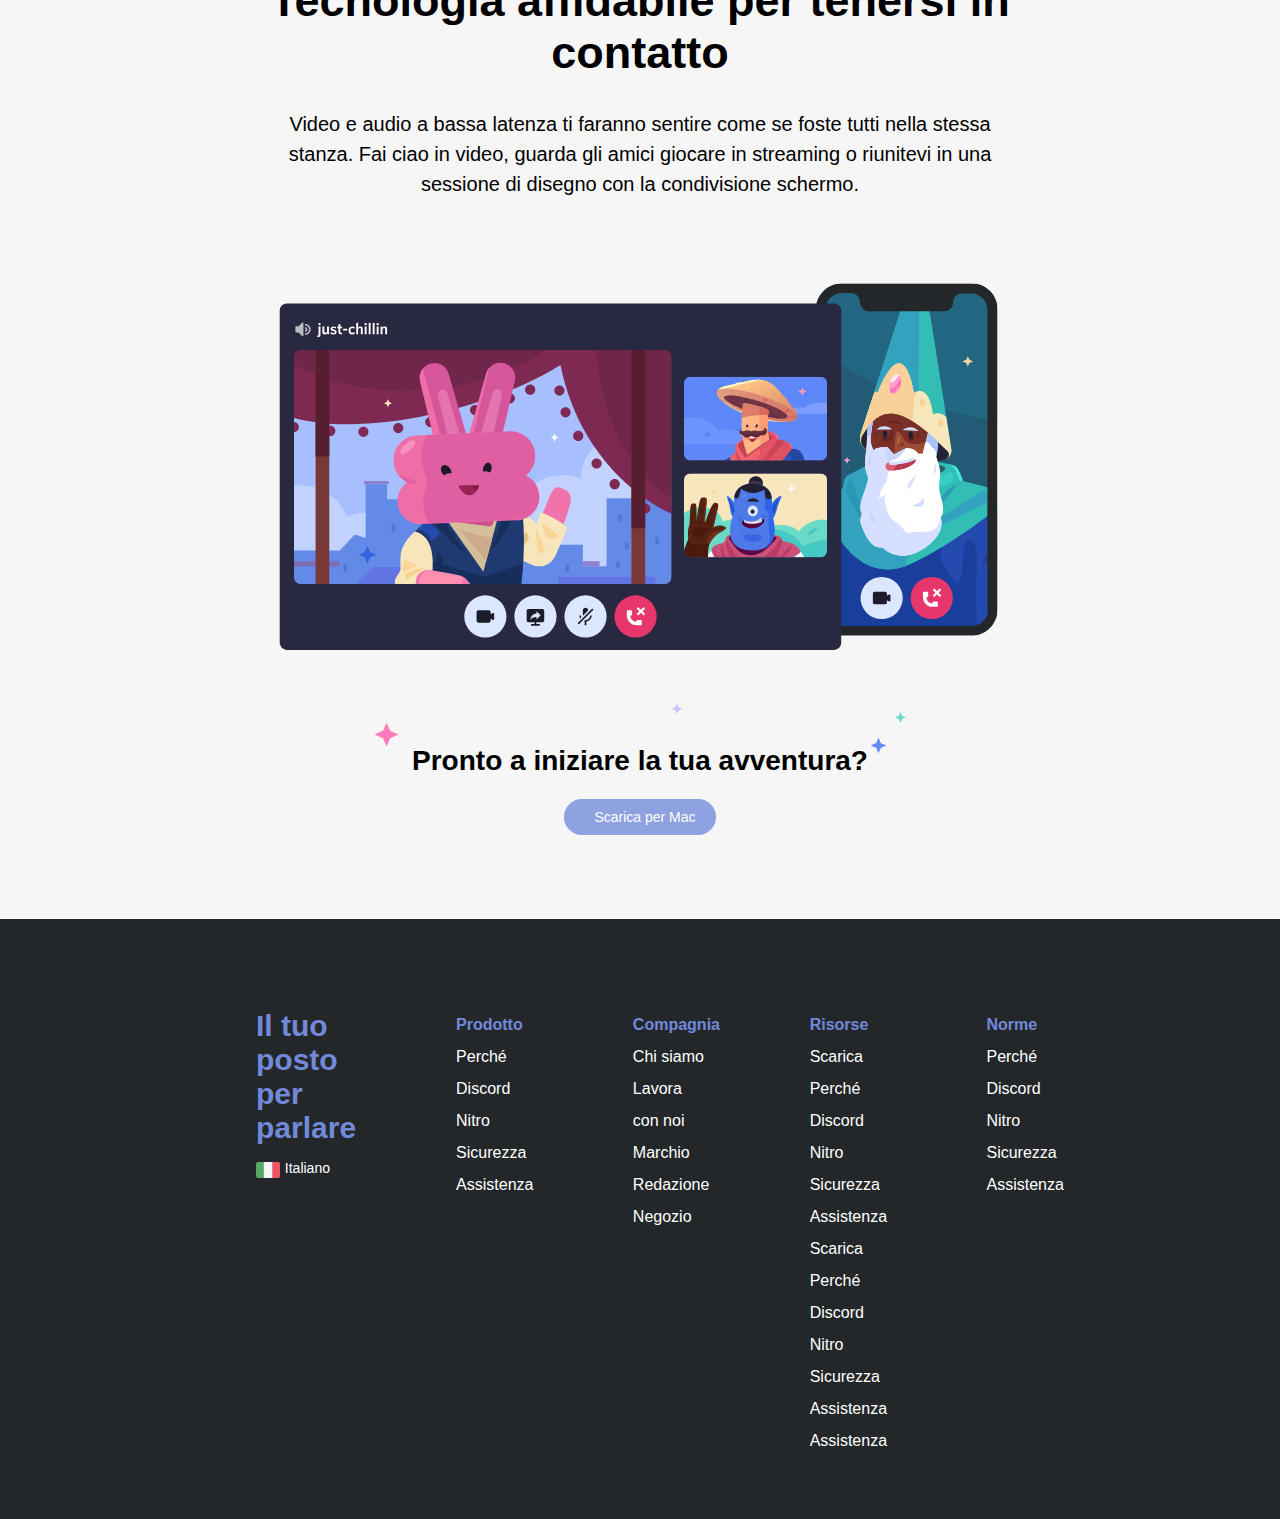
==== commit b6825724: "Fatto footer" ====
--- a/index.html
+++ b/index.html
@@ -55,8 +55,8 @@
             <div class="section main-text">
                 <h2>Un luogo a invito con tutto lo spazio necessario per parlare</h2>
                 <p>I server Discord sono organizzati in canali tematici in cui puoi collaborare,
-                condividere o semplicemente parlare dekka tua giornata senza intasare una chat
-                di gruppo.</p>
+                    condividere o semplicemente parlare dekka tua giornata senza intasare una chat
+                    di gruppo.</p>
             </div>
         </div>
     </section>
@@ -86,19 +86,19 @@
             <div class="section main-text">
                 <h2>Da pochi a un fandom</h2>
                 <p>Dai inizio a una community di qualsiasi dimensione con strumenti di moderazione
-                    e accesso ai membri personalizzabile. Concedi ai membri poteri speciali, crea 
+                    e accesso ai membri personalizzabile. Concedi ai membri poteri speciali, crea
                     canali privati e molto altro.</p>
             </div>
         </div>
     </section>
 
-    <div class="grey-bg last" >
+    <div class="grey-bg last">
         <div class="container">
 
             <div class="main-text">
                 <h2>Tecnologia affidabile per tenersi in contatto</h2>
                 <p>Video e audio a bassa latenza ti faranno sentire come se foste tutti nella stessa
-                    stanza. Fai ciao in video, guarda gli amici giocare in streaming o riunitevi in una 
+                    stanza. Fai ciao in video, guarda gli amici giocare in streaming o riunitevi in una
                     sessione di disegno con la condivisione schermo.</p>
             </div>
 
@@ -110,54 +110,64 @@
                 <img src="./img/stars.svg" alt="Stelline">
                 <div class="scritta-cta"><strong>Pronto a iniziare la tua avventura?</strong></div>
                 <a class="button violet-btn" href="#"><i class="fa-solid fa-down-long"></i>Scarica per Mac</a>
-            </div>  
+            </div>
         </div>
     </div>
 
     <!-- Footer composto da un div sulla sinistra e 4 colonne -->
     <footer>
         <div class="container flexbox-footer">
-        <div class="container social">
-            <h2>Il tuo posto per parlare</h2>
-            <div> <img src="./img/ita.png" alt="Bandierina italiana">Italiano<i class="fa-solid fa-angle-down"></i></div>
-            <div><i class="fa-brands fa-twitter"></i><i class="fa-brands fa-instagram"></i>
-                <i class="fa-brands fa-facebook"></i><i class="fa-brands fa-youtube"></i></div>
+            <div class="container social">
+                <h2>Il tuo posto per parlare</h2>
+                <div> <img src="./img/ita.png" alt="Bandierina italiana">Italiano<i class="fa-solid fa-angle-down"></i>
+                </div>
+                <div><i class="fa-brands fa-twitter"></i><i class="fa-brands fa-instagram"></i>
+                    <i class="fa-brands fa-facebook"></i><i class="fa-brands fa-youtube"></i>
+                </div>
+            </div>
+
+            <ul>
+                <li>Prodotto</li>
+                <li><a href="#">Perch&eacute; Discord</a></li>
+                <li><a href="#">Nitro</a></li>
+                <li><a href="#">Sicurezza</a></li>
+                <li><a href="#">Assistenza</a></li>
+            </ul>
+
+
+            <ul>
+                <li>Compagnia</li>
+                <li><a href="#">Chi siamo</a></li>
+                <li><a href="#">Lavora con noi</a></li>
+                <li><a href="#">Marchio</a></li>
+                <li><a href="#">Redazione</a></li>
+                <li><a href="#">Negozio</a></li>
+            </ul>
+
+
+            <ul>
+                <li>Risorse</li>
+                <li><a href="#">Scarica</a></li>
+                <li><a href="#">Perch&eacute; Discord</a></li>
+                <li><a href="#">Nitro</a></li>
+                <li><a href="#">Sicurezza</a></li>
+                <li><a href="#">Assistenza</a></li>
+                <li><a href="#">Scarica</a></li>
+                <li><a href="#">Perch&eacute; Discord</a></li>
+                <li><a href="#">Nitro</a></li>
+                <li><a href="#">Sicurezza</a></li>
+                <li><a href="#">Assistenza</a></li>
+                <li><a href="#">Assistenza</a></li>
+            </ul>
+
+            <ul>
+                <li>Norme</li>
+                <li><a href="#">Perch&eacute; Discord</a></li>
+                <li><a href="#">Nitro</a></li>
+                <li><a href="#">Sicurezza</a></li>
+                <li><a href="#">Assistenza</a></li>
+            </ul>
         </div>
-
-        <ul>
-            <li>Prodotto</li>
-            <li>Perch&eacute; Discord</li>
-            <li>Nitro</li>
-            <li>Sicurezza</li>
-            <li>Assistenza</li>
-        </ul>
-        
-
-        <ul>
-            <li>Prodotto</li>
-            <li>Perch&eacute; Discord</li>
-            <li>Nitro</li>
-            <li>Sicurezza</li>
-            <li>Assistenza</li>
-        </ul>
-        
-
-        <ul>
-            <li>Prodotto</li>
-            <li>Perch&eacute; Discord</li>
-            <li>Nitro</li>
-            <li>Sicurezza</li>
-            <li>Assistenza</li>
-        </ul>
-
-        <ul>
-            <li>Prodotto</li>
-            <li>Perch&eacute; Discord</li>
-            <li>Nitro</li>
-            <li>Sicurezza</li>
-            <li>Assistenza</li>
-        </ul>
-    </div>
     </footer>
 
 
--- a/css/style.css
+++ b/css/style.css
@@ -222,7 +222,8 @@
 
 footer ul {
     width: calc(60% / 6);
-    margin-left: 100px;   
+    margin-left: 100px;
+    line-height: 2;   
 }
 
 .flexbox-footer {
@@ -230,4 +231,10 @@
     flex-flow: row;
     justify-content: space-between;
     align-items: flex-start;
+    padding-top: 90px;
+}
+
+footer li:first-child {
+    color: #7289DA; 
+    font-weight: bold;
 }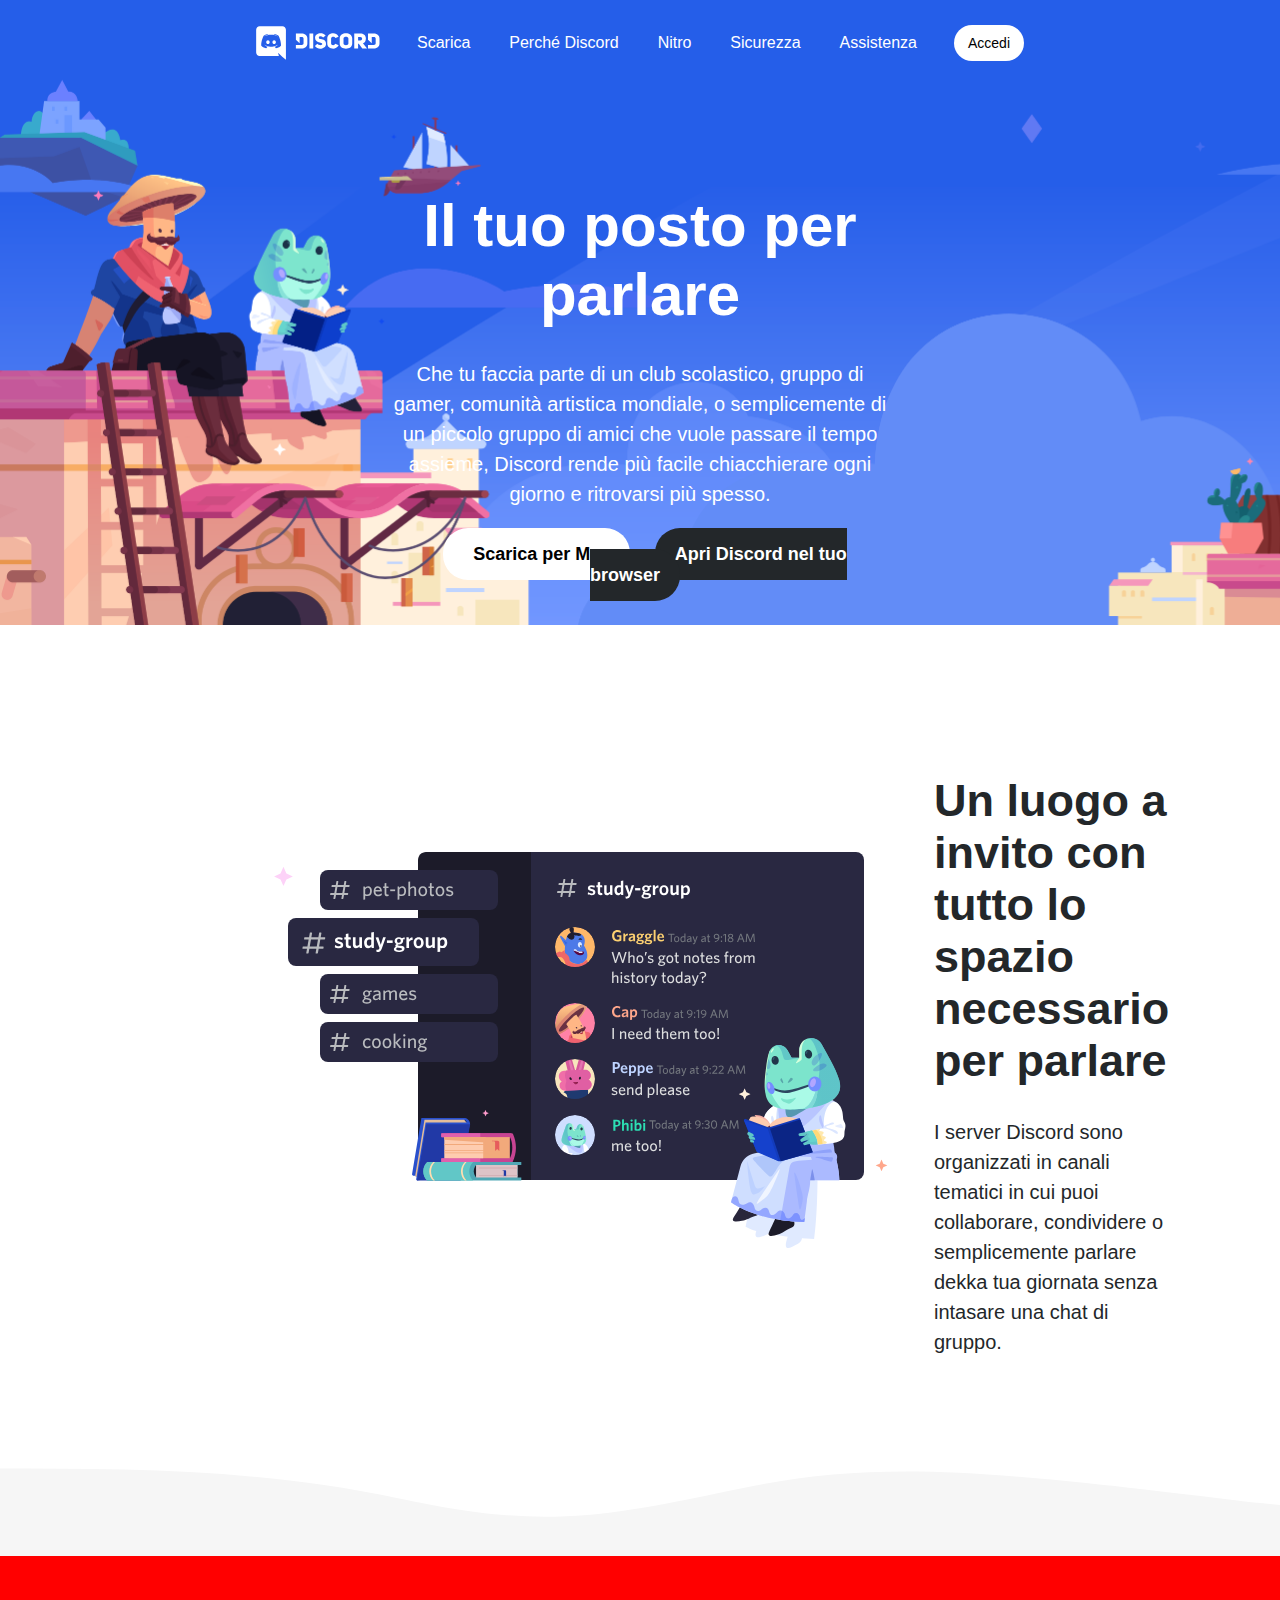
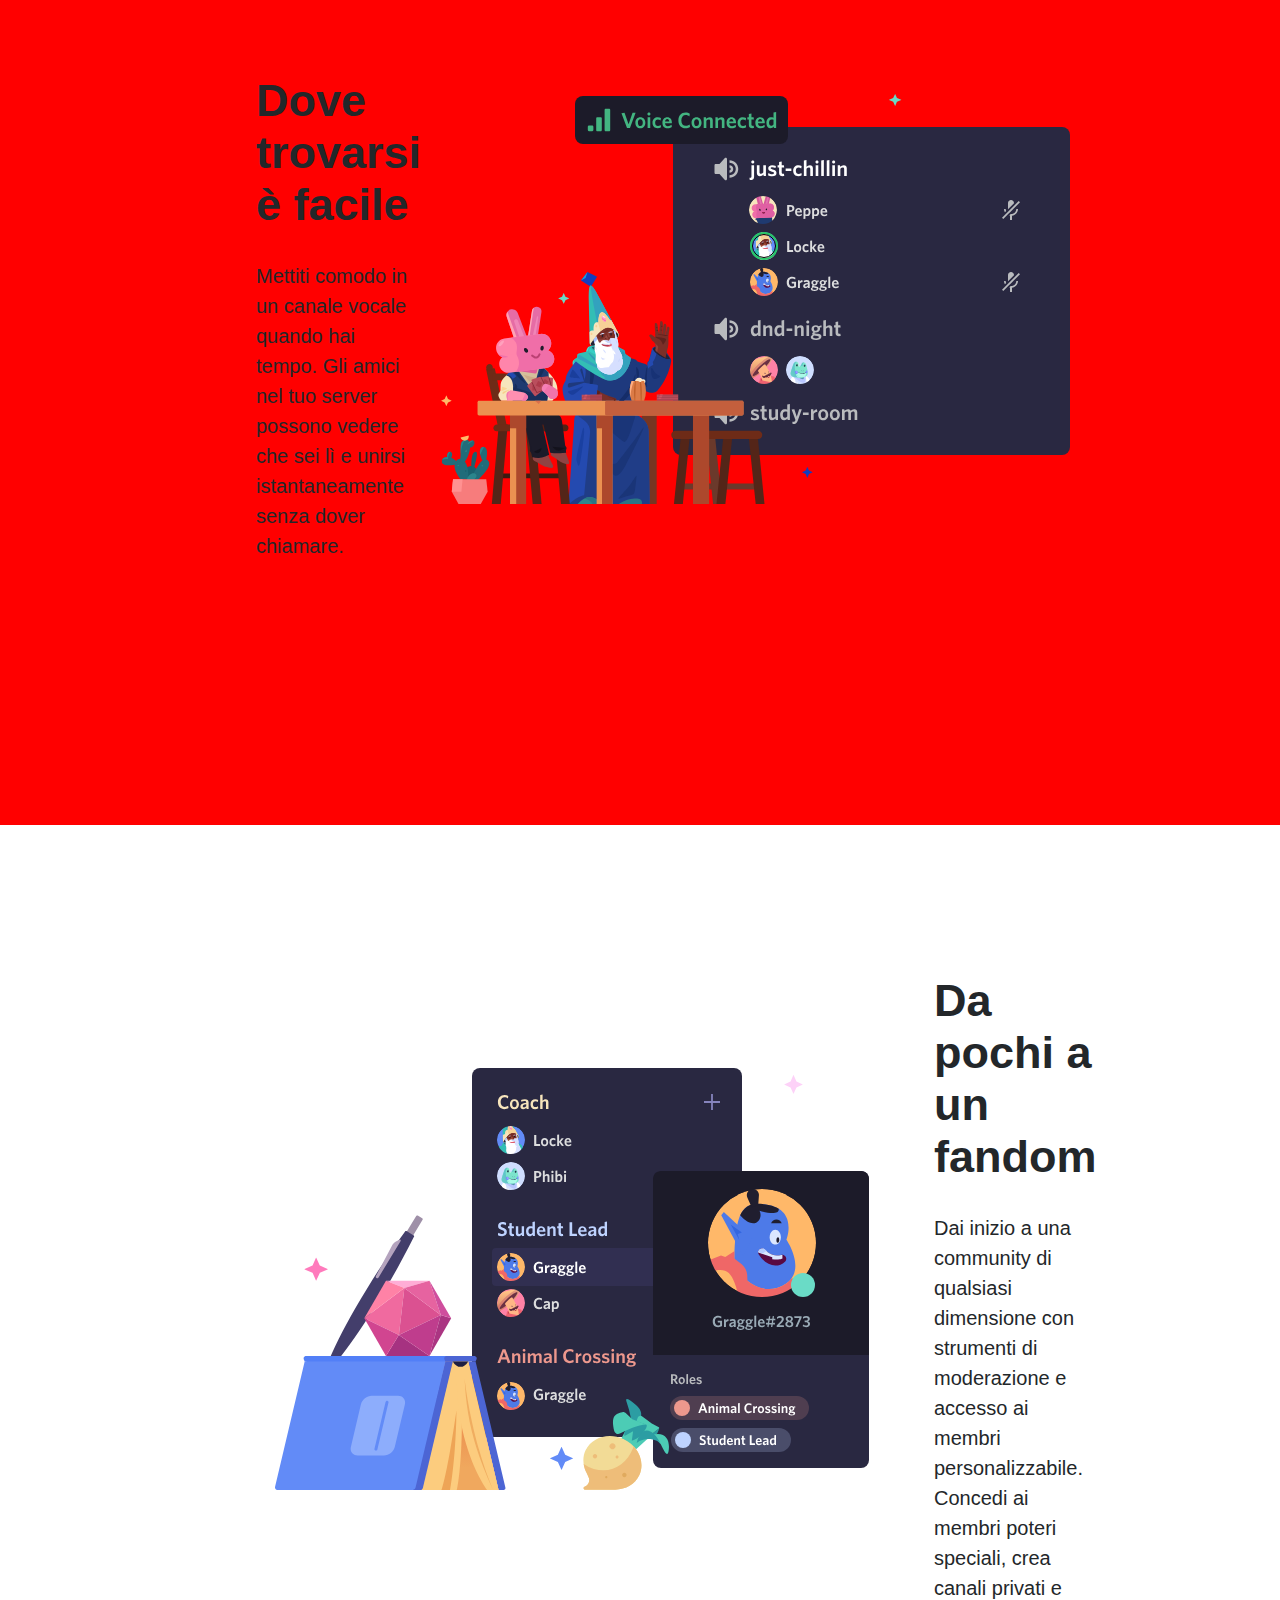
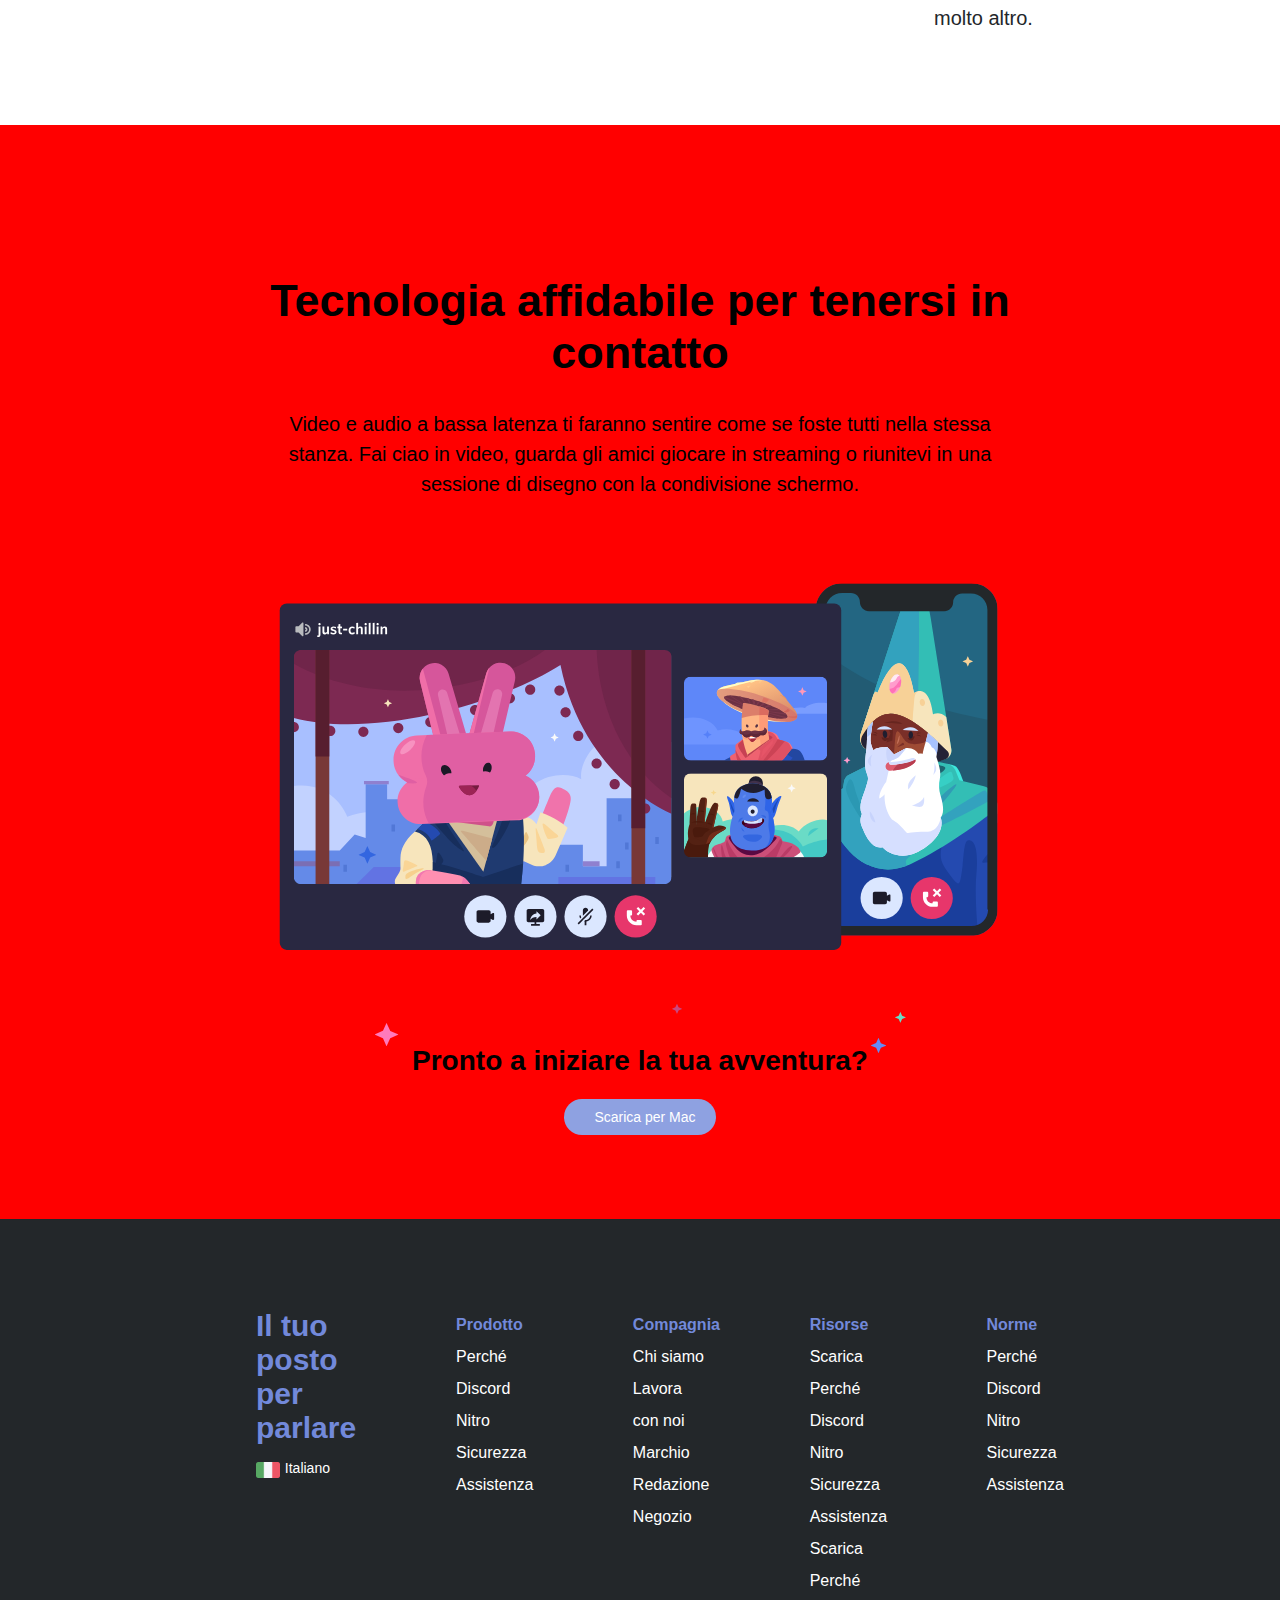
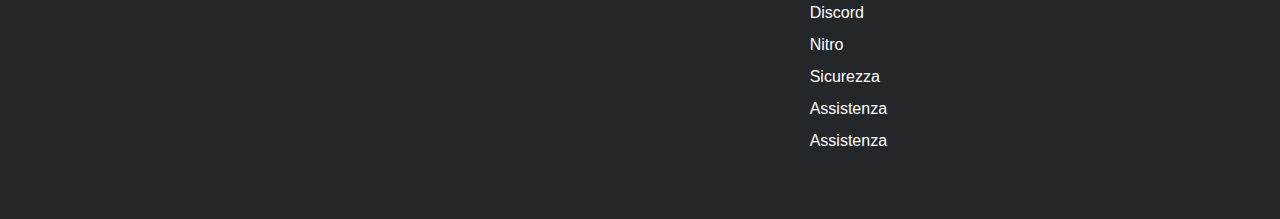
==== commit 58501735: "Aggiunta prima onda" ====
--- a/index.html
+++ b/index.html
@@ -57,7 +57,14 @@
                 <p>I server Discord sono organizzati in canali tematici in cui puoi collaborare,
                     condividere o semplicemente parlare dekka tua giornata senza intasare una chat
                     di gruppo.</p>
-            </div>
+            </div>    
+        </div>
+
+        <div>
+            <svg class="wave-1hkxOo" version="1.1" xmlns="http://www.w3.org/2000/svg" viewBox="0 0 1440 100" preserveAspectRatio="none"><path 
+            class="wavePath-haxJK1 animationPaused-2hZ4IO" d="M826.337463,25.5396311 C670.970254,58.655965 603.696181,68.7870267 447.802481,35.1443383 
+            C293.342778,1.81111414 137.33377,1.81111414 0,1.81111414 L0,150 L1920,150 L1920,1.81111414 C1739.53523,-16.6853983 1679.86404,73.1607868 1389.7826,37.4859505 
+            C1099.70117,1.81111414 981.704672,-7.57670281 826.337463,25.5396311 Z" fill="currentColor"></path></svg>
         </div>
     </section>
 
@@ -114,7 +121,7 @@
         </div>
     </div>
 
-    <!-- Footer composto da un div sulla sinistra e 4 colonne -->
+    <!-- Footer composto da un div sulla sinistra e 4 colonne ul -->
     <footer>
         <div class="container flexbox-footer">
             <div class="container social">
--- a/css/style.css
+++ b/css/style.css
@@ -129,7 +129,7 @@
 /* Style Section */
 
 section{
-    height: 800px;
+    height: 900px;
 }
 
 .section.main-text {
@@ -147,7 +147,7 @@
 }
 
 .grey-bg {
-    background-color: #F6F6F6;
+     background-color: /* #F6F6F6; */ red;
 }
 
 .last {
@@ -180,6 +180,10 @@
     color: white;
 }
 
+svg {
+    margin-top: -88px;
+    color: #F6F6F6;
+}
 
 /* Style Footer */
 
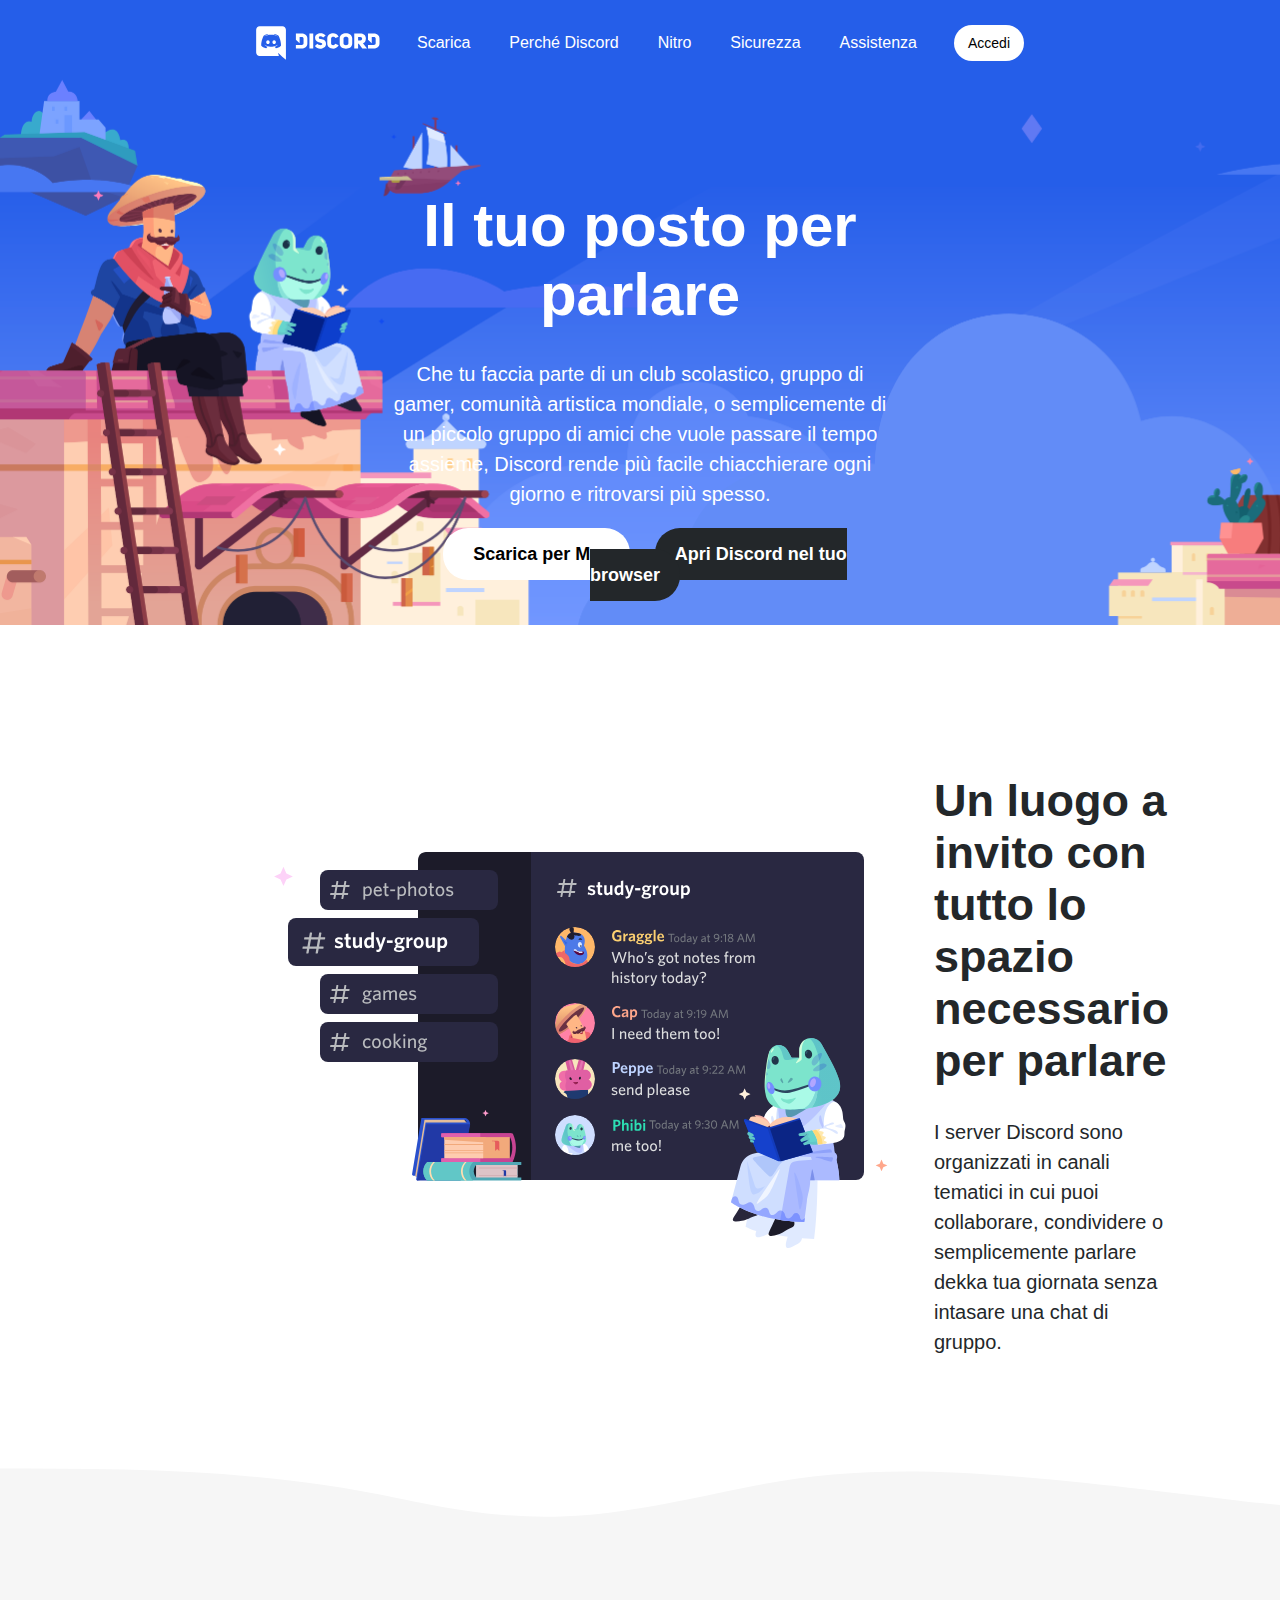
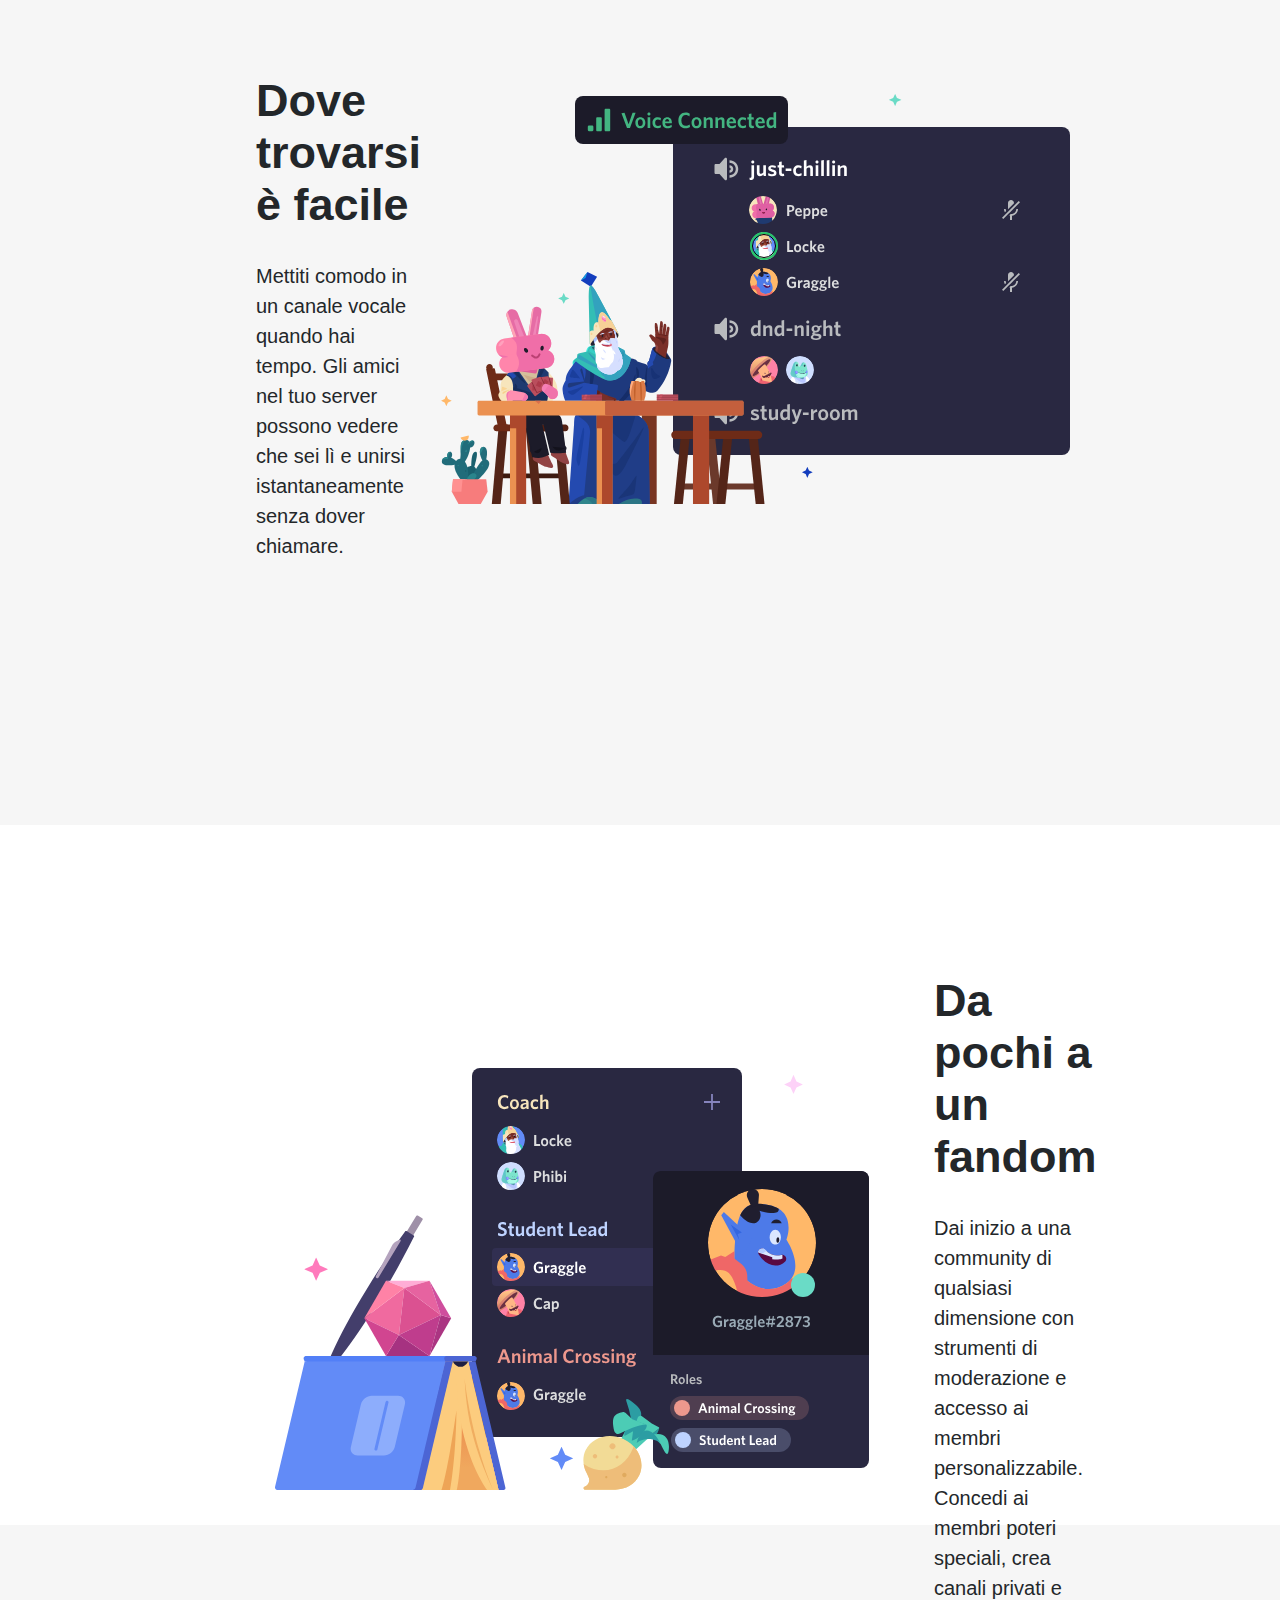
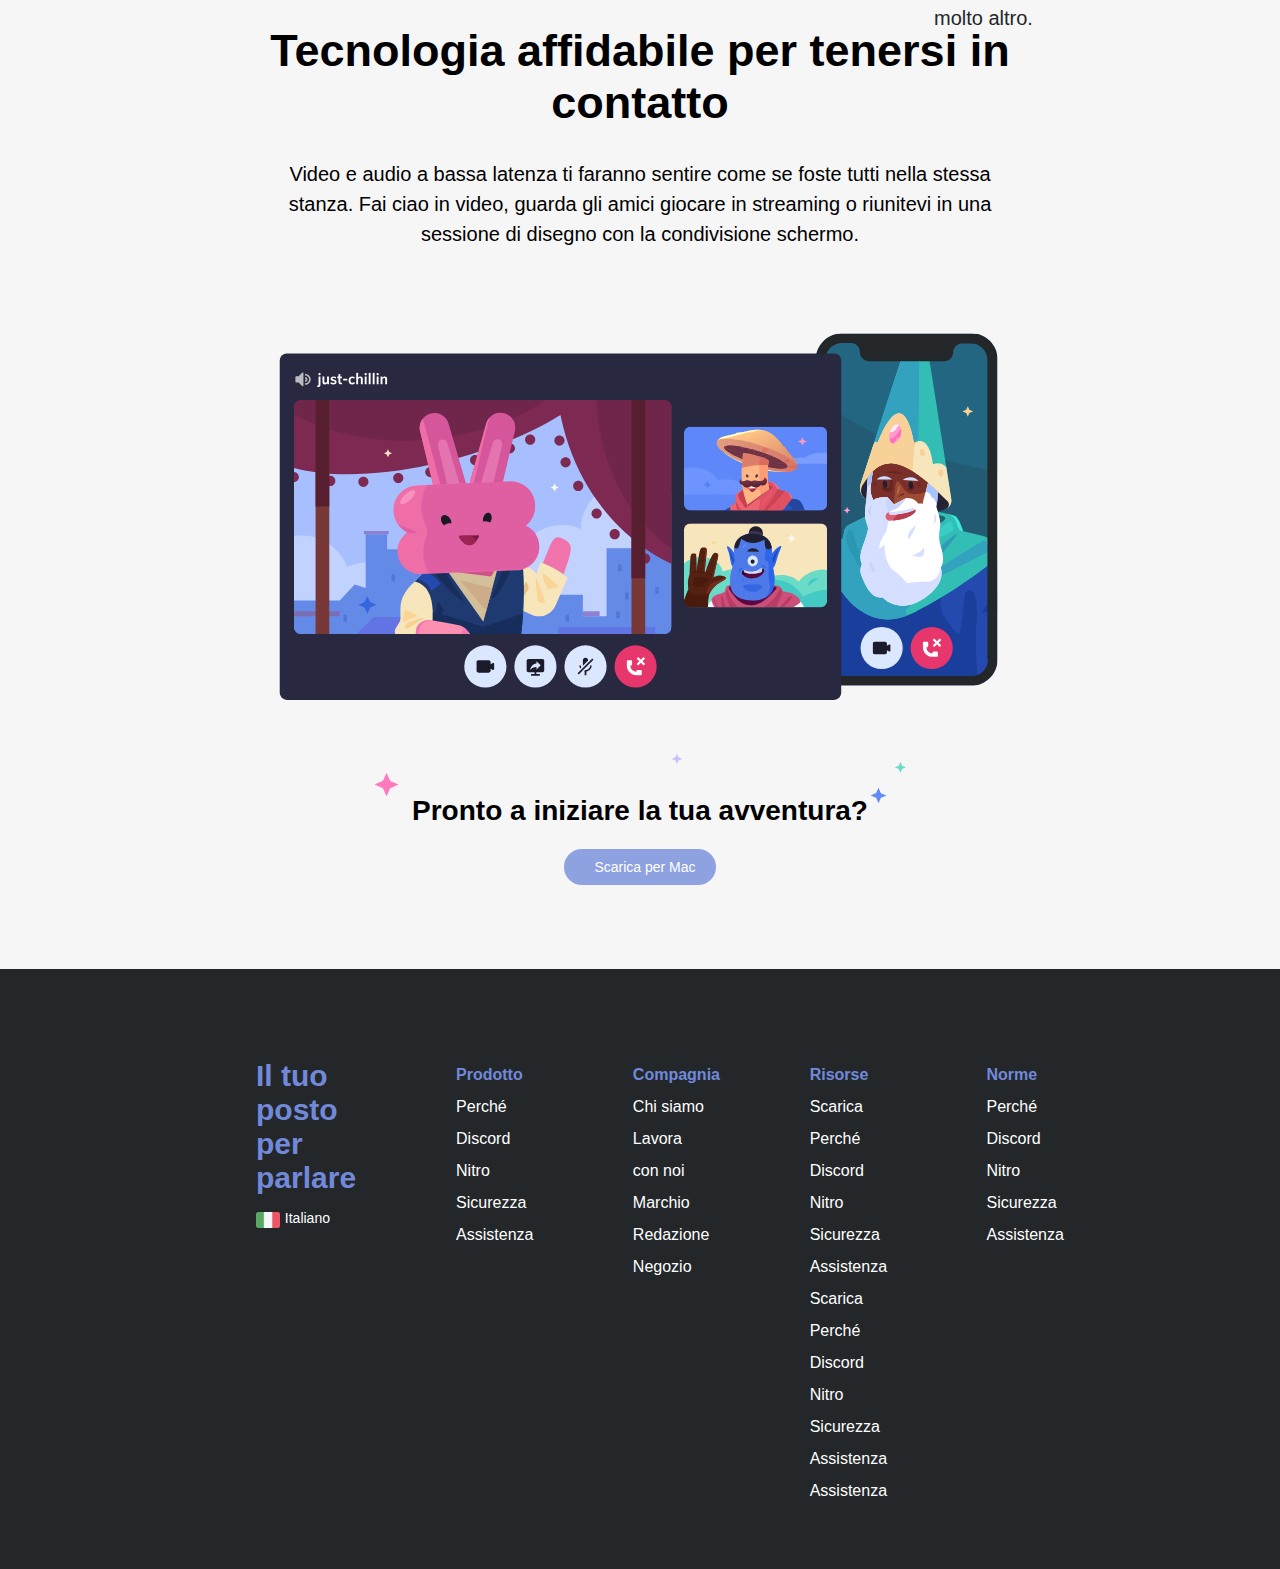
==== commit e136178e: "Inserite onde" ====
--- a/index.html
+++ b/index.html
@@ -61,7 +61,7 @@
         </div>
 
         <div>
-            <svg class="wave-1hkxOo" version="1.1" xmlns="http://www.w3.org/2000/svg" viewBox="0 0 1440 100" preserveAspectRatio="none"><path 
+            <svg class="grey-wave" version="1.1" xmlns="http://www.w3.org/2000/svg" viewBox="0 0 1440 100" preserveAspectRatio="none"><path 
             class="wavePath-haxJK1 animationPaused-2hZ4IO" d="M826.337463,25.5396311 C670.970254,58.655965 603.696181,68.7870267 447.802481,35.1443383 
             C293.342778,1.81111414 137.33377,1.81111414 0,1.81111414 L0,150 L1920,150 L1920,1.81111414 C1739.53523,-16.6853983 1679.86404,73.1607868 1389.7826,37.4859505 
             C1099.70117,1.81111414 981.704672,-7.57670281 826.337463,25.5396311 Z" fill="currentColor"></path></svg>
@@ -81,6 +81,13 @@
                 <img src="./img/item2.svg" alt="Canale vocale">
             </div>
         </div>
+
+        <div>
+            <svg class="white-wave" version="1.1" xmlns="http://www.w3.org/2000/svg" viewBox="0 0 1440 100" preserveAspectRatio="none"><path 
+            class="wavePath-haxJK1 animationPaused-2hZ4IO" d="M826.337463,25.5396311 C670.970254,58.655965 603.696181,68.7870267 447.802481,35.1443383 
+            C293.342778,1.81111414 137.33377,1.81111414 0,1.81111414 L0,150 L1920,150 L1920,1.81111414 C1739.53523,-16.6853983 1679.86404,73.1607868 1389.7826,37.4859505 
+            C1099.70117,1.81111414 981.704672,-7.57670281 826.337463,25.5396311 Z" fill="currentColor"></path></svg>
+        </div>
     </section>
 
     <section class="white-bg">
@@ -96,6 +103,13 @@
                     e accesso ai membri personalizzabile. Concedi ai membri poteri speciali, crea
                     canali privati e molto altro.</p>
             </div>
+        </div>
+
+        <div>
+            <svg class="grey-wave" version="1.1" xmlns="http://www.w3.org/2000/svg" viewBox="0 0 1440 100" preserveAspectRatio="none"><path 
+            class="wavePath-haxJK1 animationPaused-2hZ4IO" d="M826.337463,25.5396311 C670.970254,58.655965 603.696181,68.7870267 447.802481,35.1443383 
+            C293.342778,1.81111414 137.33377,1.81111414 0,1.81111414 L0,150 L1920,150 L1920,1.81111414 C1739.53523,-16.6853983 1679.86404,73.1607868 1389.7826,37.4859505 
+            C1099.70117,1.81111414 981.704672,-7.57670281 826.337463,25.5396311 Z" fill="currentColor"></path></svg>
         </div>
     </section>
 
--- a/css/style.css
+++ b/css/style.css
@@ -147,12 +147,13 @@
 }
 
 .grey-bg {
-     background-color: /* #F6F6F6; */ red;
+     background-color: #F6F6F6; /* red; */
 }
 
 .last {
     text-align: center;
-    padding-top: 150px;
+    padding-top: 100px;
+    margin-top: -200px;
 }
 
 .img-last-section {
@@ -184,6 +185,18 @@
     margin-top: -88px;
     color: #F6F6F6;
 }
+
+/* .grey-wave {
+    color: #F6F6F6;
+} */
+
+.white-wave {
+    /* -webkit-transform: scaleX(-1);
+    transform: scaleX(-1); */
+    color: white;
+    margin-bottom: -238px;
+}
+
 
 /* Style Footer */
 
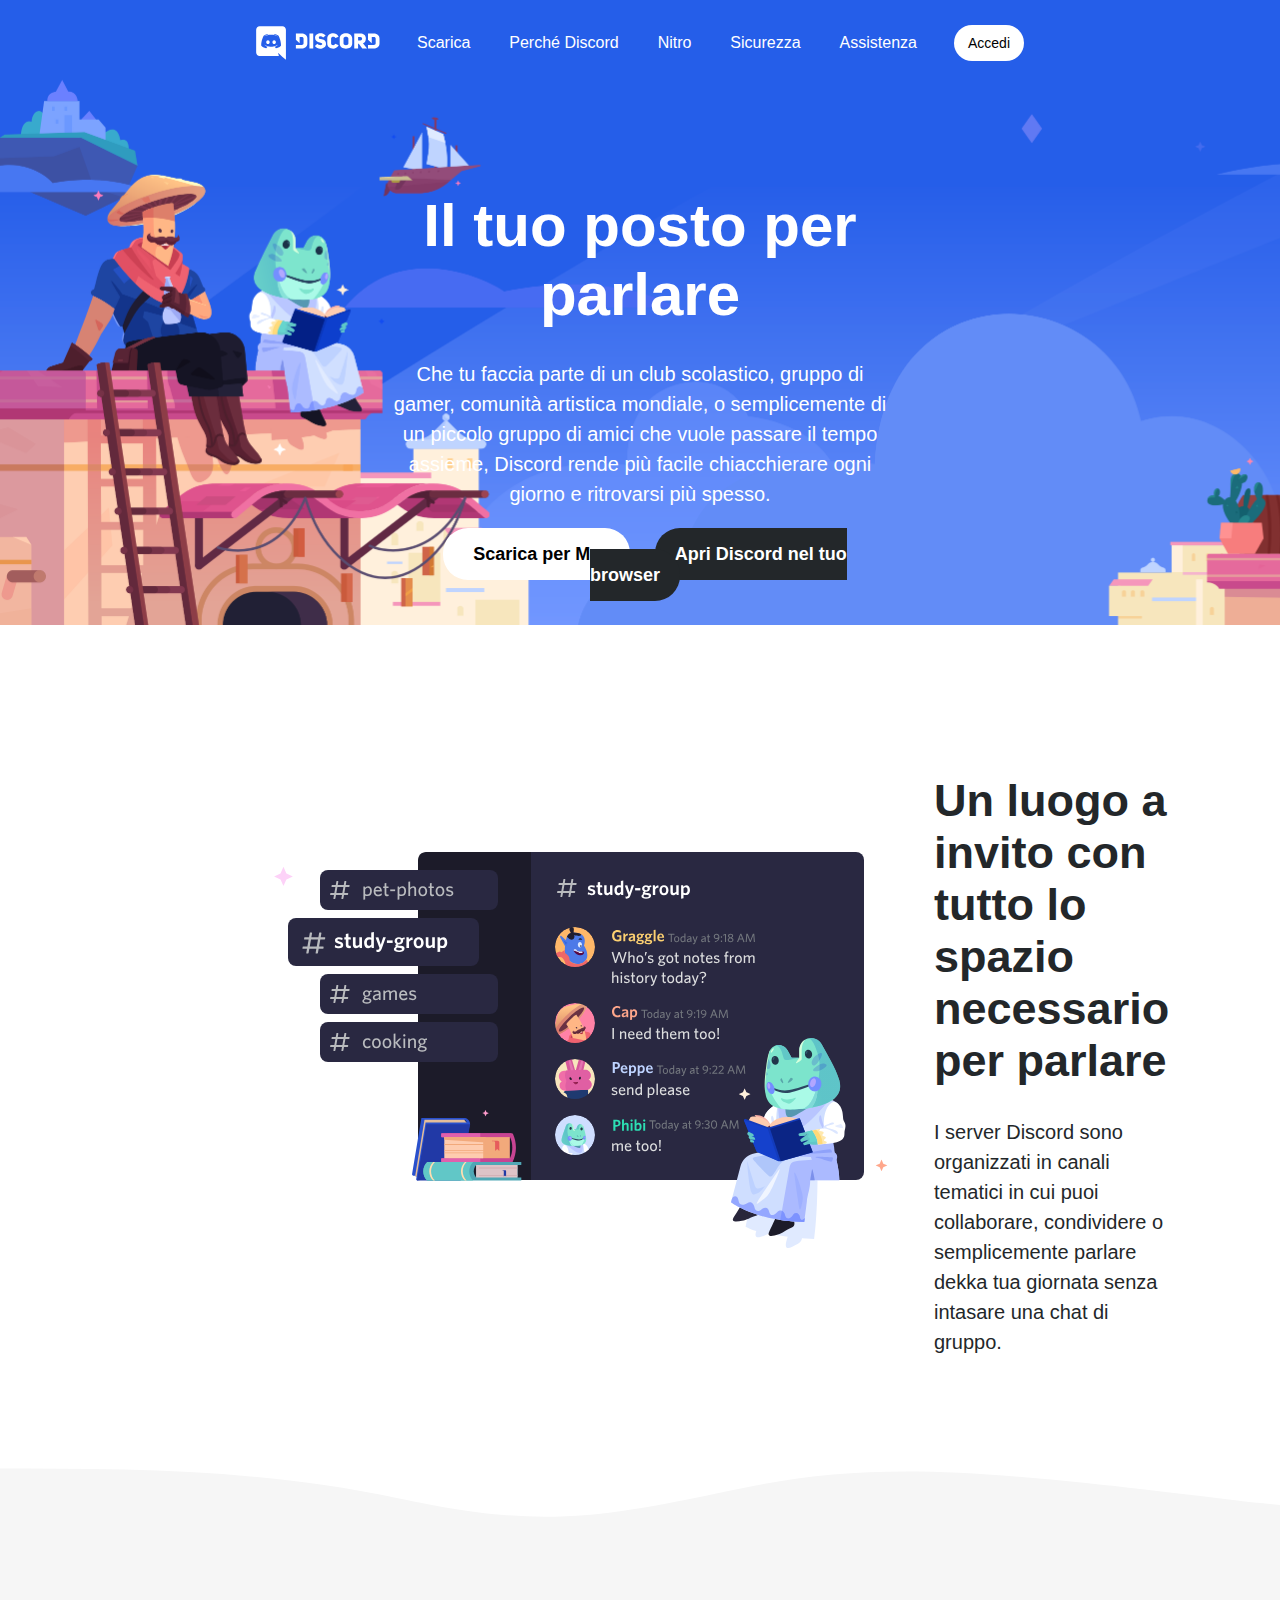
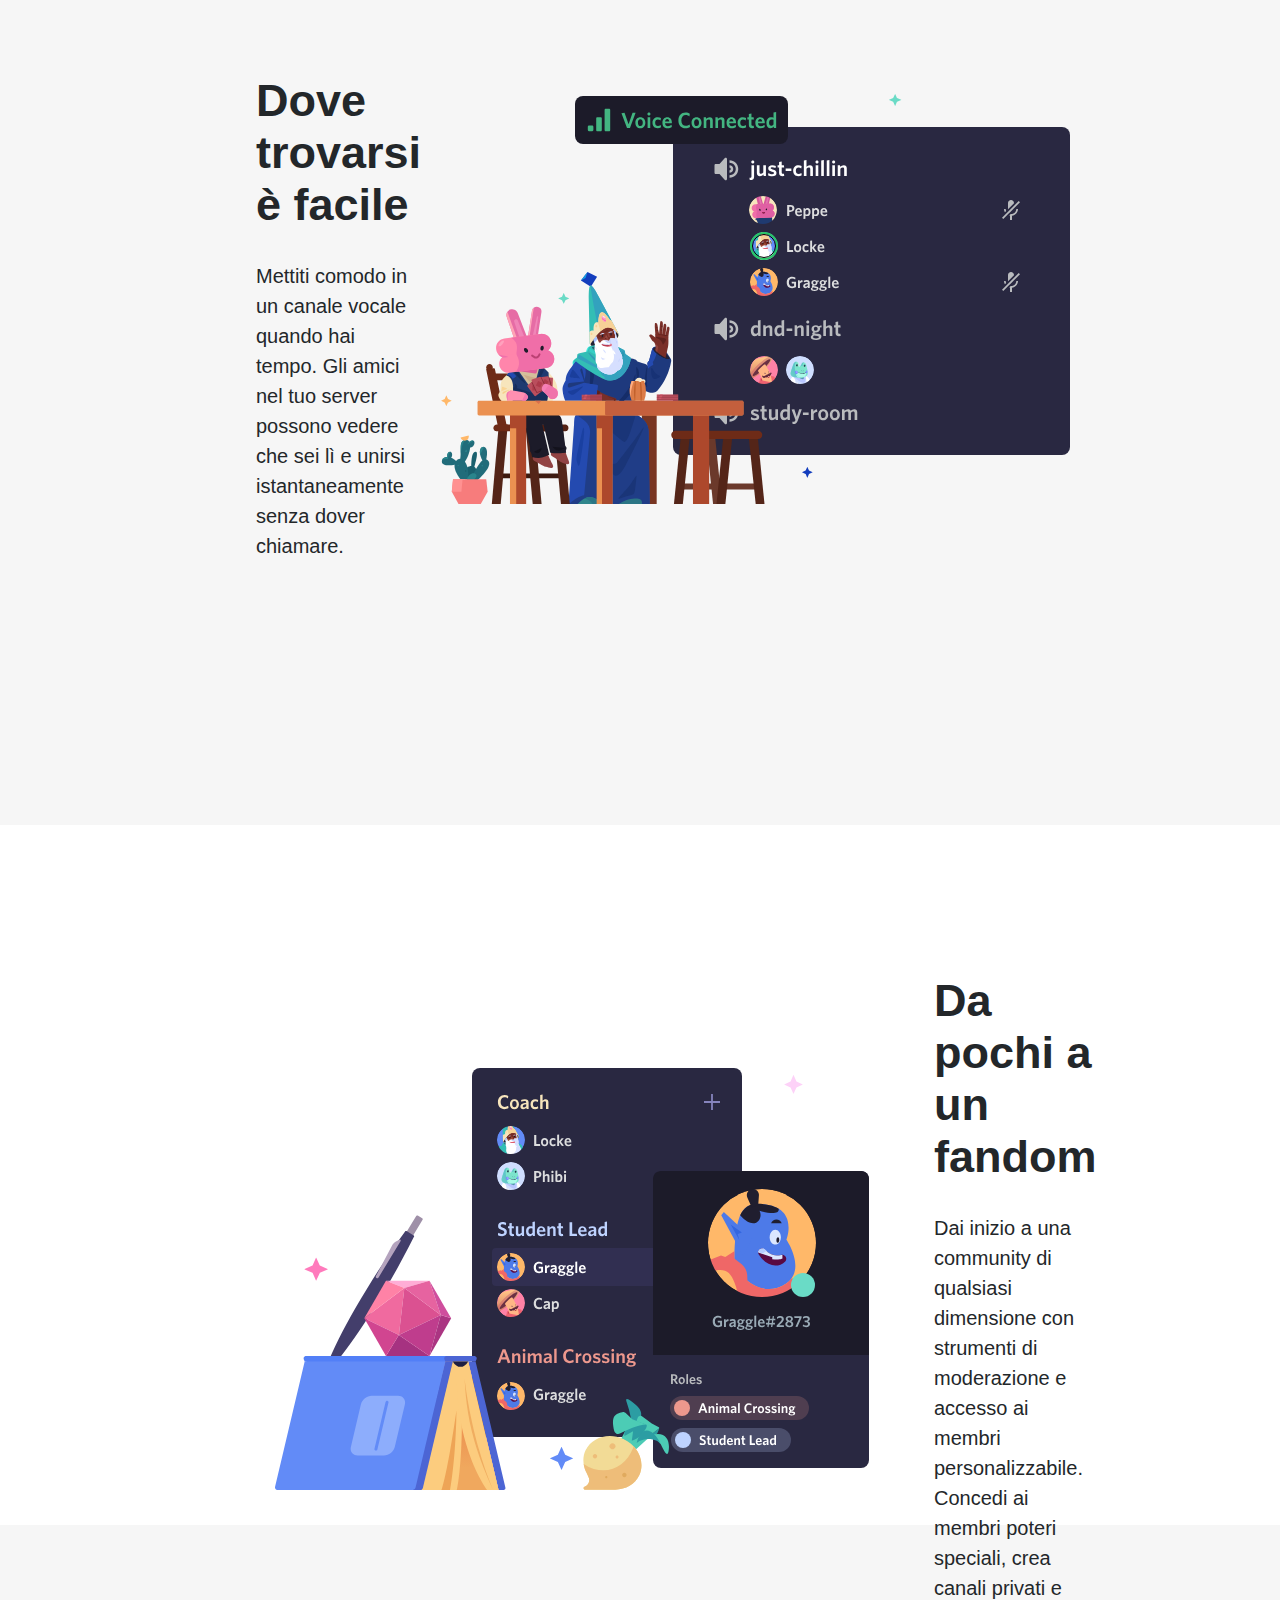
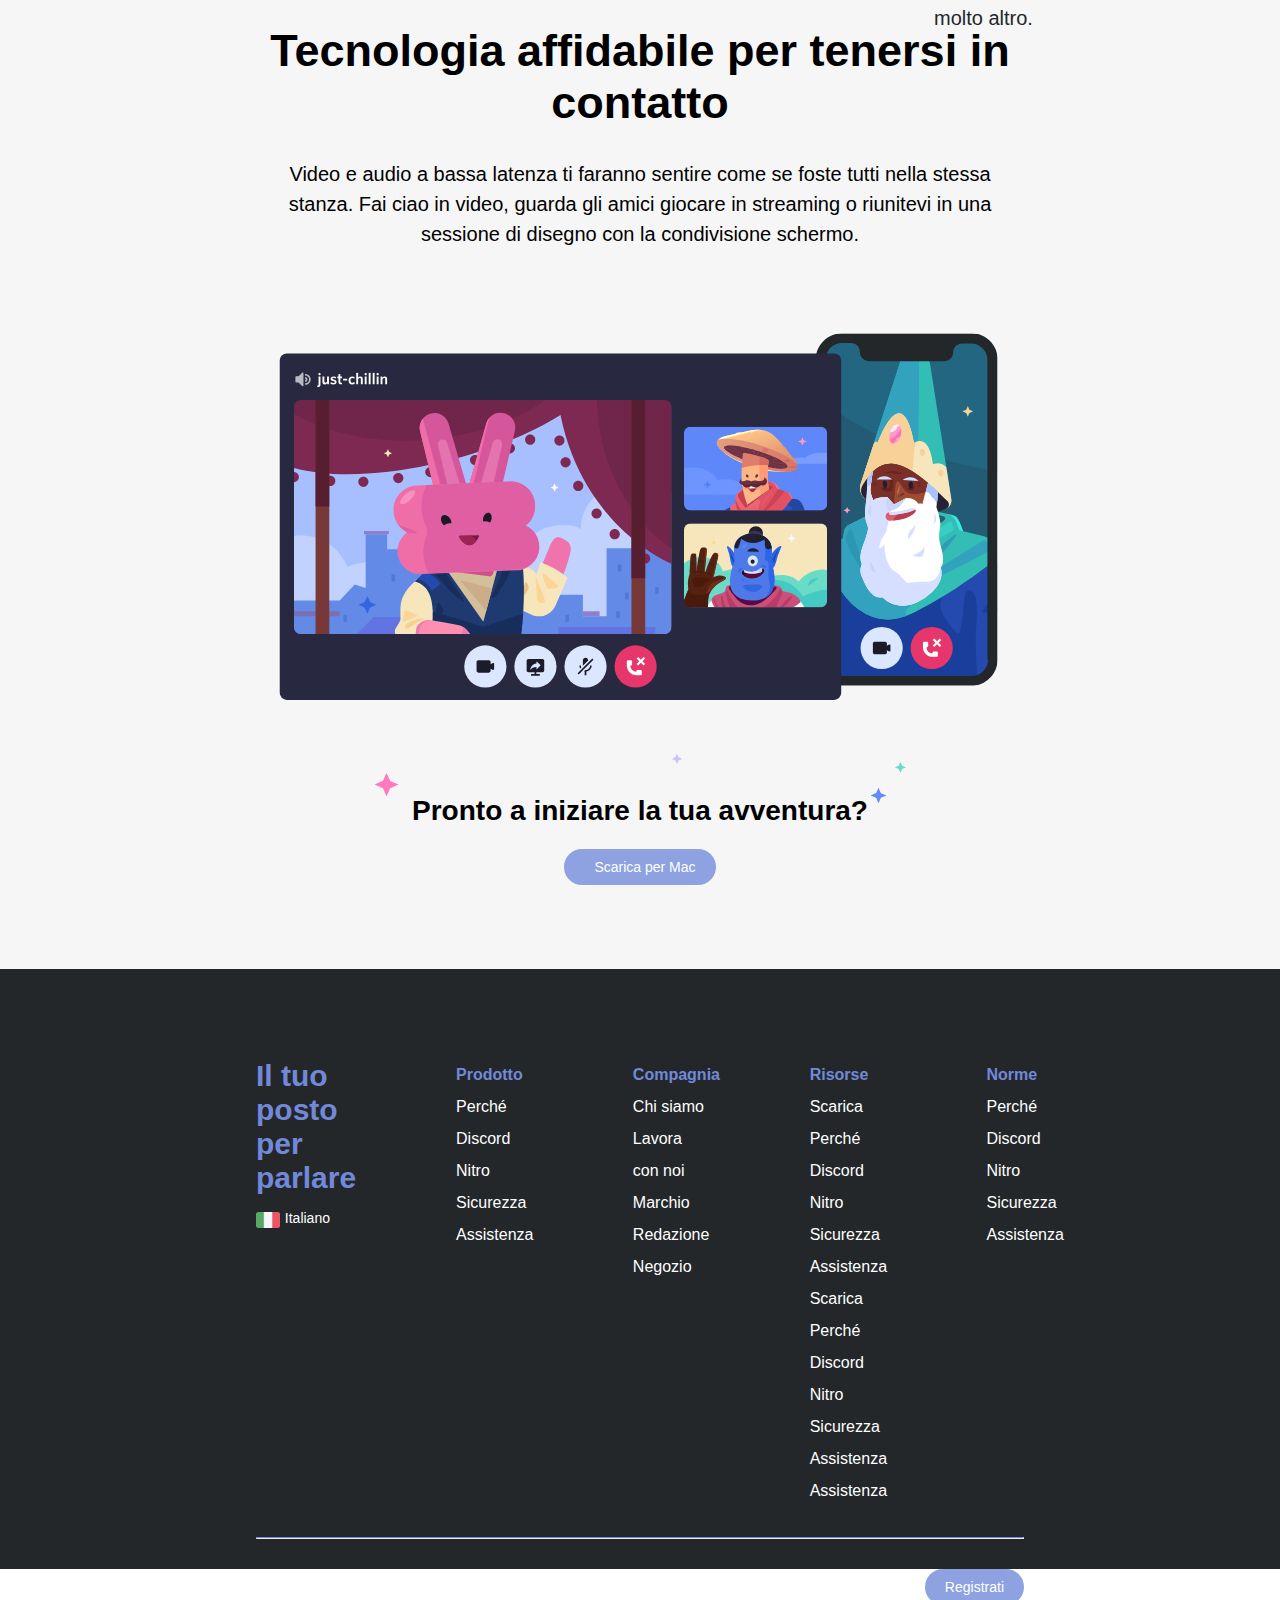
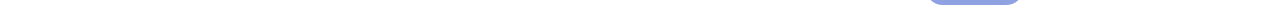
==== commit 4d2fc809: "Aggiunta linea, logo e button footer" ====
--- a/index.html
+++ b/index.html
@@ -57,14 +57,16 @@
                 <p>I server Discord sono organizzati in canali tematici in cui puoi collaborare,
                     condividere o semplicemente parlare dekka tua giornata senza intasare una chat
                     di gruppo.</p>
-            </div>    
+            </div>
         </div>
 
         <div>
-            <svg class="grey-wave" version="1.1" xmlns="http://www.w3.org/2000/svg" viewBox="0 0 1440 100" preserveAspectRatio="none"><path 
-            class="wavePath-haxJK1 animationPaused-2hZ4IO" d="M826.337463,25.5396311 C670.970254,58.655965 603.696181,68.7870267 447.802481,35.1443383 
+            <svg class="grey-wave" version="1.1" xmlns="http://www.w3.org/2000/svg" viewBox="0 0 1440 100"
+                preserveAspectRatio="none">
+                <path class="wavePath-haxJK1 animationPaused-2hZ4IO" d="M826.337463,25.5396311 C670.970254,58.655965 603.696181,68.7870267 447.802481,35.1443383 
             C293.342778,1.81111414 137.33377,1.81111414 0,1.81111414 L0,150 L1920,150 L1920,1.81111414 C1739.53523,-16.6853983 1679.86404,73.1607868 1389.7826,37.4859505 
-            C1099.70117,1.81111414 981.704672,-7.57670281 826.337463,25.5396311 Z" fill="currentColor"></path></svg>
+            C1099.70117,1.81111414 981.704672,-7.57670281 826.337463,25.5396311 Z" fill="currentColor"></path>
+            </svg>
         </div>
     </section>
 
@@ -83,10 +85,12 @@
         </div>
 
         <div>
-            <svg class="white-wave" version="1.1" xmlns="http://www.w3.org/2000/svg" viewBox="0 0 1440 100" preserveAspectRatio="none"><path 
-            class="wavePath-haxJK1 animationPaused-2hZ4IO" d="M826.337463,25.5396311 C670.970254,58.655965 603.696181,68.7870267 447.802481,35.1443383 
+            <svg class="white-wave" version="1.1" xmlns="http://www.w3.org/2000/svg" viewBox="0 0 1440 100"
+                preserveAspectRatio="none">
+                <path class="wavePath-haxJK1 animationPaused-2hZ4IO" d="M826.337463,25.5396311 C670.970254,58.655965 603.696181,68.7870267 447.802481,35.1443383 
             C293.342778,1.81111414 137.33377,1.81111414 0,1.81111414 L0,150 L1920,150 L1920,1.81111414 C1739.53523,-16.6853983 1679.86404,73.1607868 1389.7826,37.4859505 
-            C1099.70117,1.81111414 981.704672,-7.57670281 826.337463,25.5396311 Z" fill="currentColor"></path></svg>
+            C1099.70117,1.81111414 981.704672,-7.57670281 826.337463,25.5396311 Z" fill="currentColor"></path>
+            </svg>
         </div>
     </section>
 
@@ -106,10 +110,12 @@
         </div>
 
         <div>
-            <svg class="grey-wave" version="1.1" xmlns="http://www.w3.org/2000/svg" viewBox="0 0 1440 100" preserveAspectRatio="none"><path 
-            class="wavePath-haxJK1 animationPaused-2hZ4IO" d="M826.337463,25.5396311 C670.970254,58.655965 603.696181,68.7870267 447.802481,35.1443383 
+            <svg class="grey-wave" version="1.1" xmlns="http://www.w3.org/2000/svg" viewBox="0 0 1440 100"
+                preserveAspectRatio="none">
+                <path class="wavePath-haxJK1 animationPaused-2hZ4IO" d="M826.337463,25.5396311 C670.970254,58.655965 603.696181,68.7870267 447.802481,35.1443383 
             C293.342778,1.81111414 137.33377,1.81111414 0,1.81111414 L0,150 L1920,150 L1920,1.81111414 C1739.53523,-16.6853983 1679.86404,73.1607868 1389.7826,37.4859505 
-            C1099.70117,1.81111414 981.704672,-7.57670281 826.337463,25.5396311 Z" fill="currentColor"></path></svg>
+            C1099.70117,1.81111414 981.704672,-7.57670281 826.337463,25.5396311 Z" fill="currentColor"></path>
+            </svg>
         </div>
     </section>
 
@@ -189,6 +195,21 @@
                 <li><a href="#">Assistenza</a></li>
             </ul>
         </div>
+
+        <div class="container">
+            <div>
+                <hr>
+            </div>
+
+            <div class="sotto-footer flexbox">
+                <img src="./img/logo.svg" alt="Logo">
+                <a class="button violet-btn" href="#">Registrati</a>
+            </div>
+        </div>
+
+
+
+
     </footer>
 
 
--- a/css/style.css
+++ b/css/style.css
@@ -254,4 +254,14 @@
 footer li:first-child {
     color: #7289DA; 
     font-weight: bold;
+}
+
+hr {
+    border-top: 1px solid #7289DA;
+    width: 100%;
+    margin-top: 30px;
+}
+
+.sotto-footer {
+    padding-top: 30px;
 }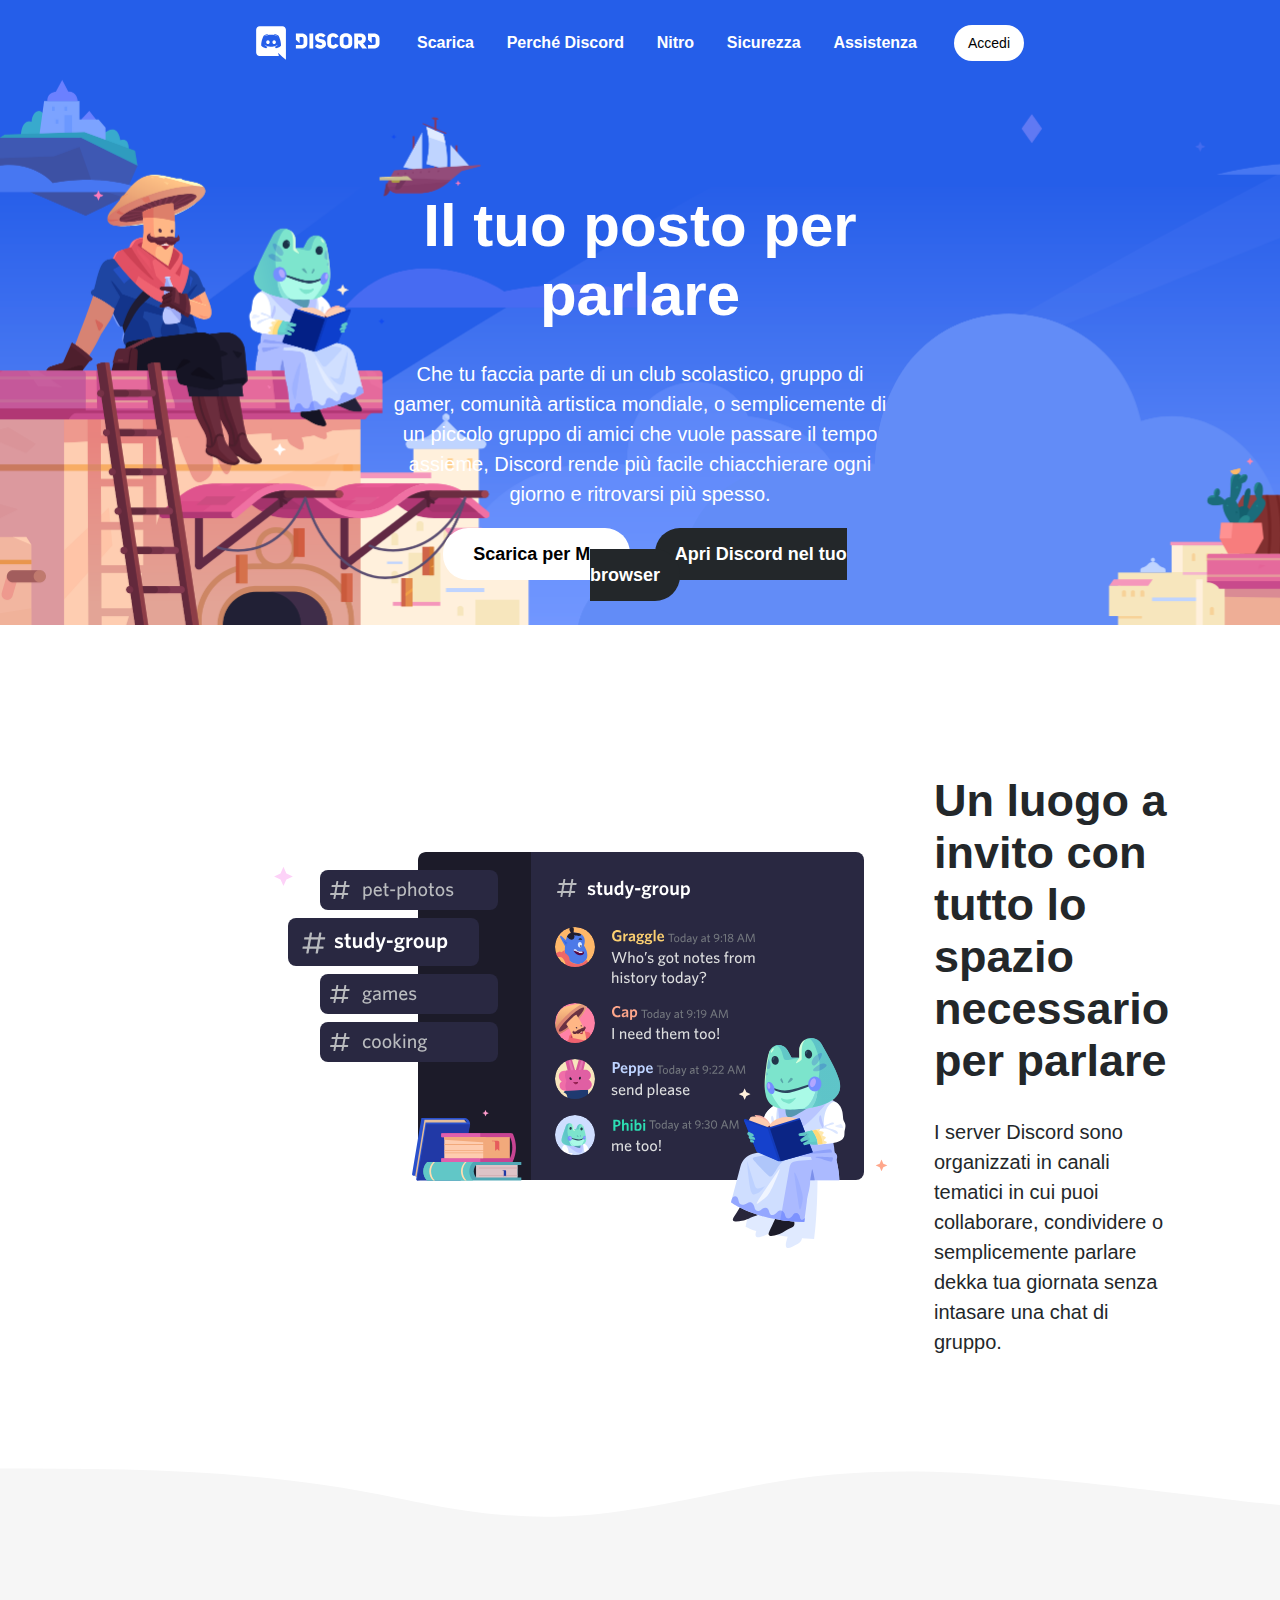
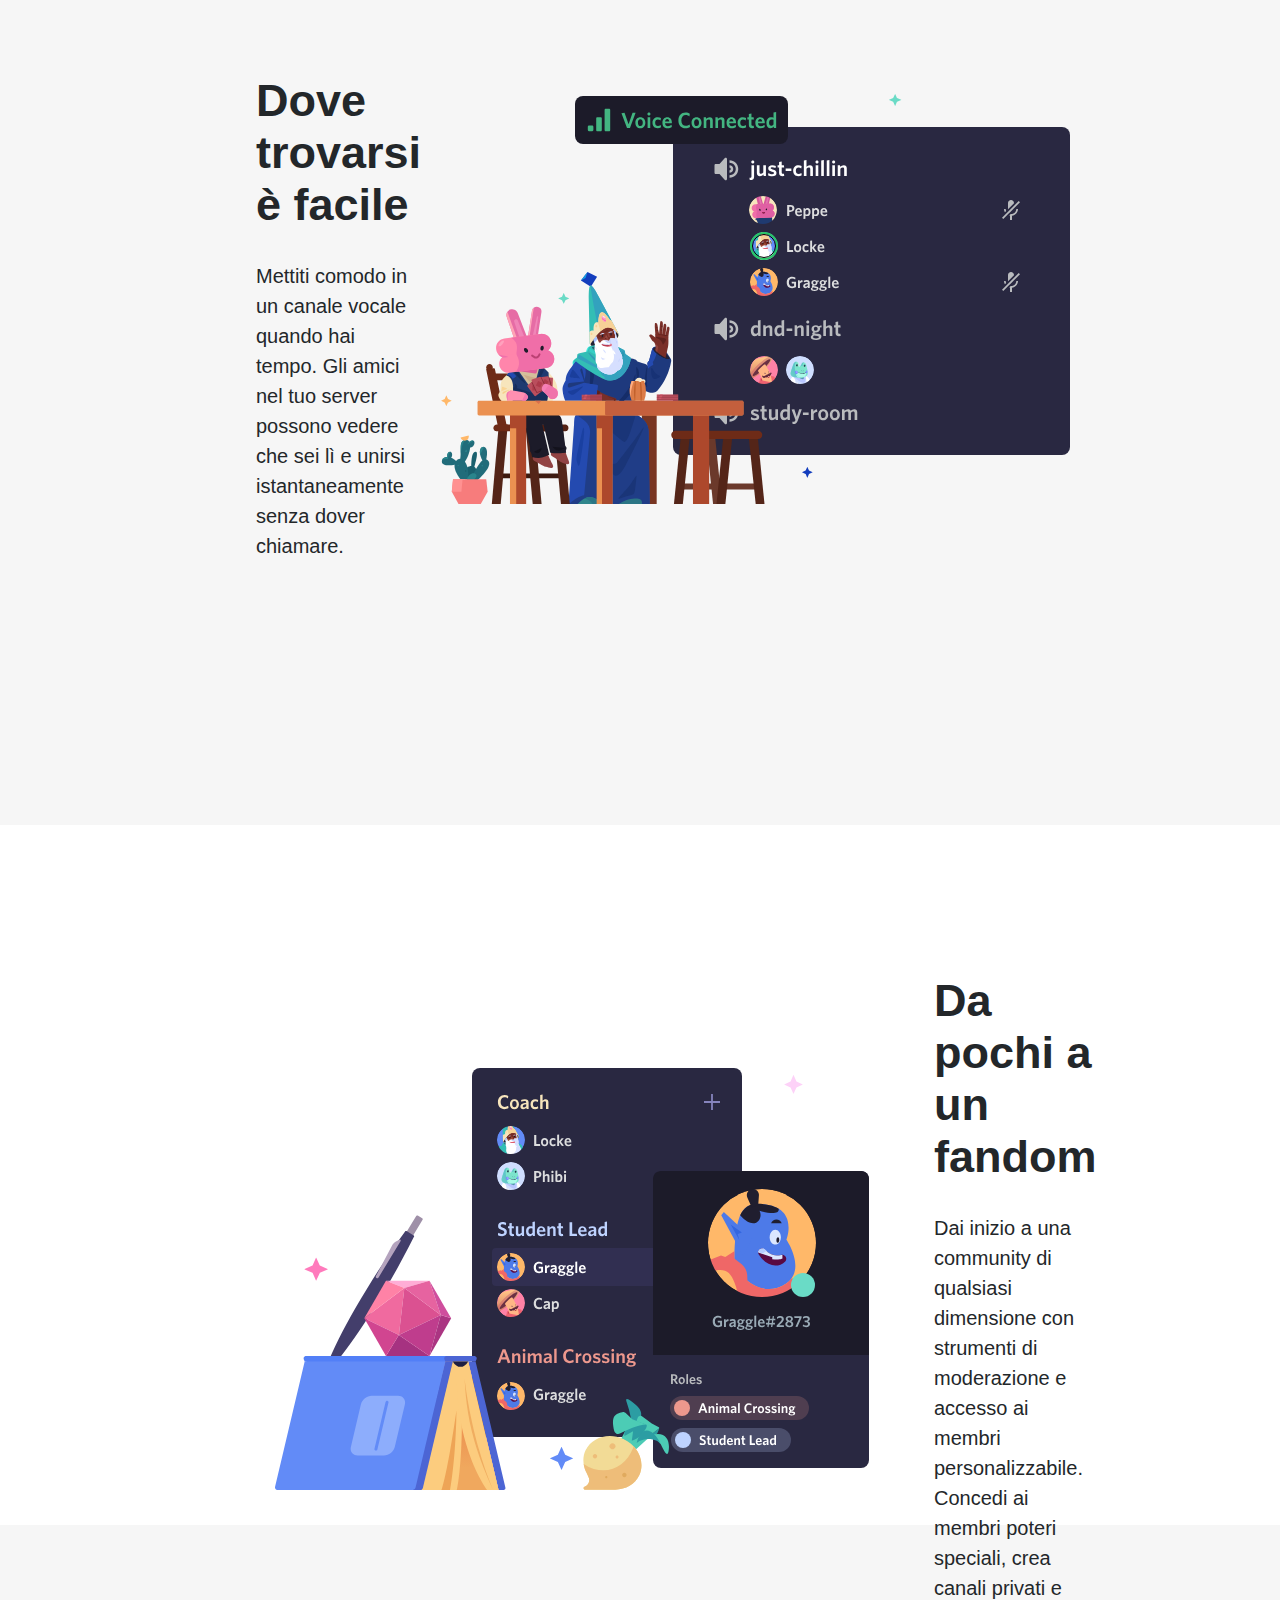
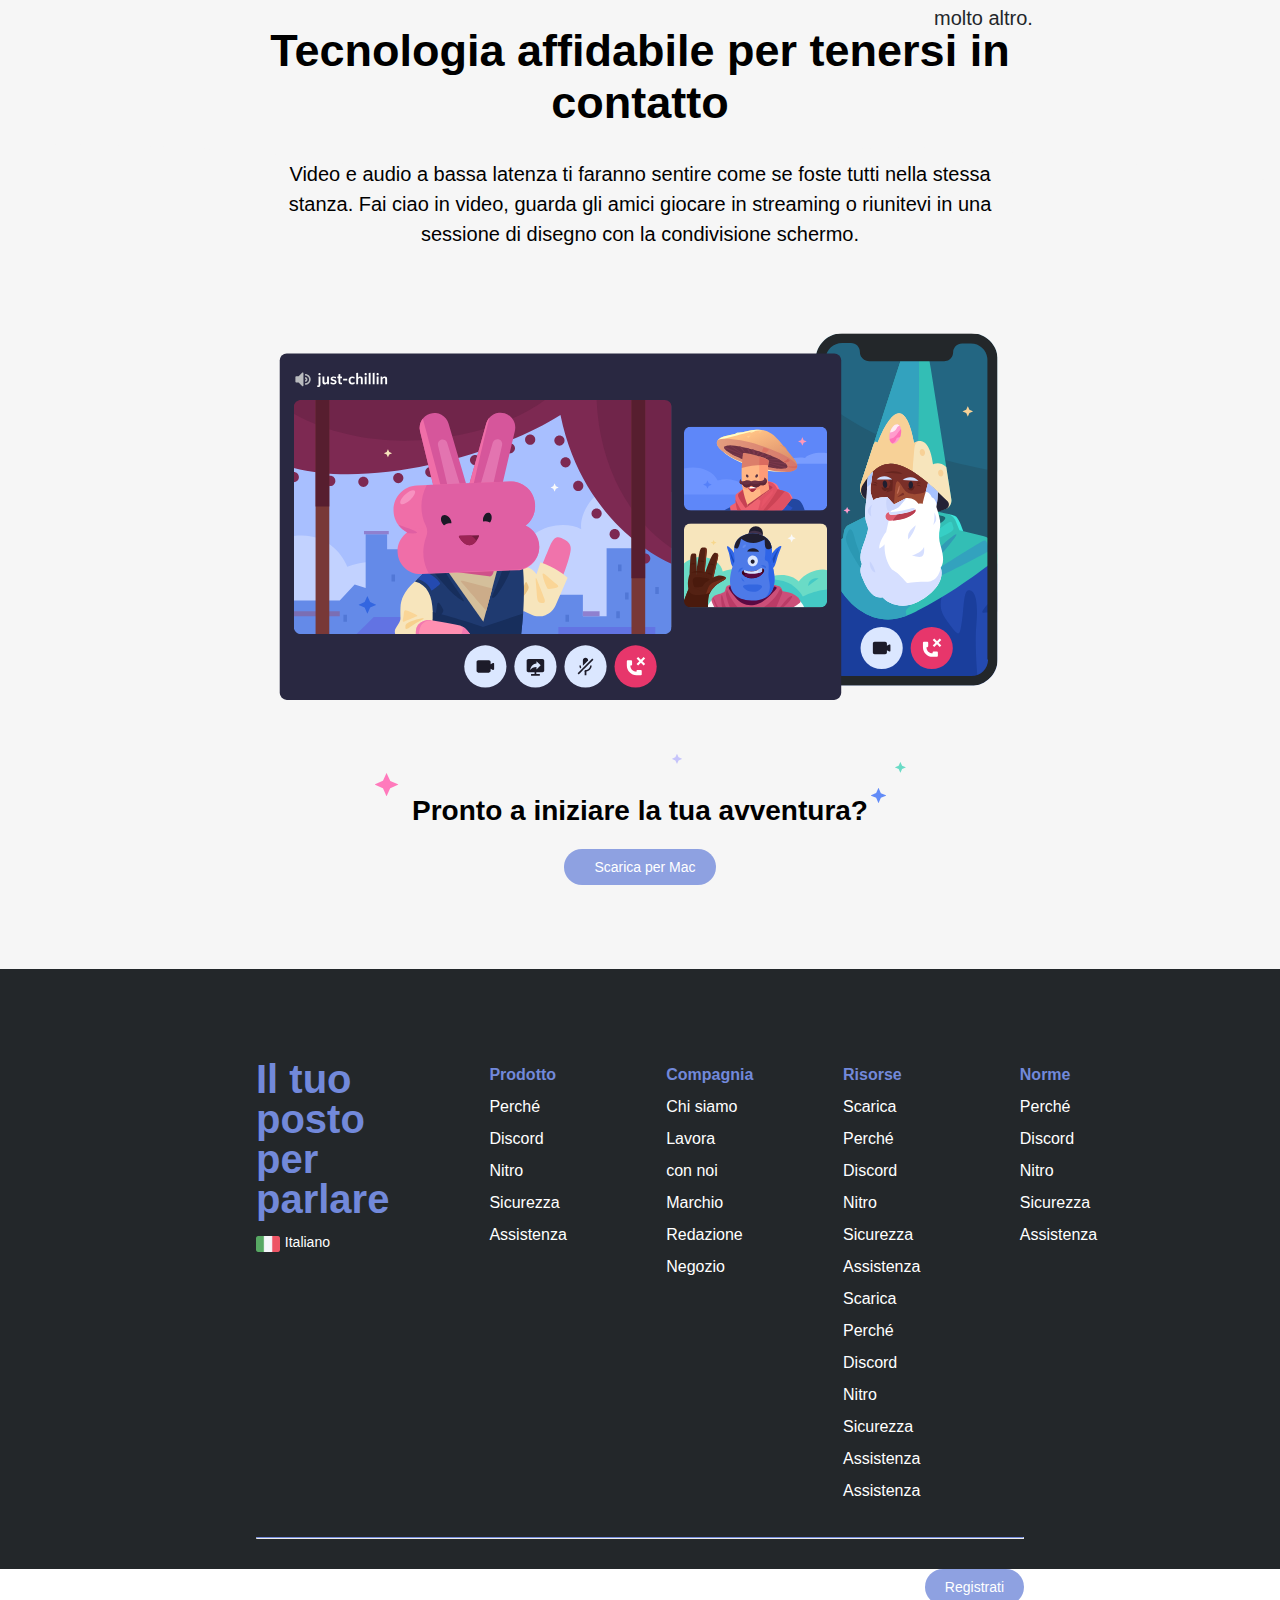
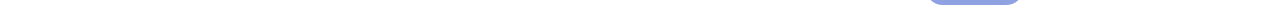
==== commit f3315455: "Creata seconda pagina "Sicurezza"" ====
--- a/index.html
+++ b/index.html
@@ -22,7 +22,7 @@
                 <li><a href="#">Scarica</a></li>
                 <li><a href="#">Perch&eacute; Discord</a></li>
                 <li><a href="#">Nitro</a></li>
-                <li><a href="#">Sicurezza</a></li>
+                <li><a href="./pages/sicurezza.html">Sicurezza</a></li>
                 <li><a href="#">Assistenza</a></li>
             </ul>
 
@@ -206,13 +206,7 @@
                 <a class="button violet-btn" href="#">Registrati</a>
             </div>
         </div>
-
-
-
-
     </footer>
-
-
 </body>
 
 </html>--- a/css/style.css
+++ b/css/style.css
@@ -15,12 +15,6 @@
     border: 1px solid black;
     height: 500px;
     width: 500px;
-}
-
-.clearfix::after {
-    content: " ";
-    display: table;
-    clear: both;
 }
 
 /* Style nav */
@@ -64,6 +58,7 @@
 
 a.button:hover {
     color: #5865F2;
+    box-shadow: 0 10px 10px 0 rgba(0, 0, 0, 0.2);
 }
 
 .flexbox {
@@ -147,7 +142,7 @@
 }
 
 .grey-bg {
-     background-color: #F6F6F6; /* red; */
+     background-color: #F6F6F6; 
 }
 
 .last {
@@ -185,10 +180,6 @@
     margin-top: -88px;
     color: #F6F6F6;
 }
-
-/* .grey-wave {
-    color: #F6F6F6;
-} */
 
 .white-wave {
     /* -webkit-transform: scaleX(-1);
@@ -234,7 +225,7 @@
 
 .fa-solid.fa-angle-down {
     padding-left: 5px;
-    font-size: 5px;
+    font-size: 15px;
 }
 
 footer ul {
@@ -264,4 +255,115 @@
 
 .sotto-footer {
     padding-top: 30px;
+}
+
+/* CSS PER PAGE SICUREZZA  */
+
+.header-sicurezza {
+    background-color: #5865F2;
+    height: 950px;
+    color: white;
+}
+
+nav ul {
+    min-width: 600px;
+    font-weight: bolder;
+}
+
+/* .main-section {
+    text-align: center;
+}  */
+
+.flexbox-main-section {
+    display: flex;
+    flex-flow: row;
+    justify-content: flex-start;
+    /* align-items: flex-start; */
+    padding-top: 150px;
+}
+
+.flexbox-main-section div {
+    padding-right: 40px;
+    font-size: 18px;
+}
+
+.main-title {
+    padding-top: 30px;
+    font-family: 'Montserrat', sans-serif;
+    font-weight: 900;
+    font-size: 30px;
+}
+
+.grey-bg.columns-wrapper {
+    height: 1000px;
+}
+
+div.text-col p {
+    font-size: 18px;
+    padding-top: 5px;
+}
+
+#second-section-sicurezza {
+    font-family: 'Montserrat', sans-serif;
+    font-weight: 900;
+    font-size: 50px;
+    padding-top: 90px;
+}
+
+.titolo-col {
+    font-size: 28px;
+    font-weight: bold;
+    line-height: 1.2;
+    padding-top: 40px;
+}
+
+.text-col {
+    width: 40%;
+}
+
+.flexbox-col {
+    display: flex;
+    flex-flow: row nowrap;
+    justify-content: space-between;
+    align-items: flex-start;
+}   
+
+div.list-col ul li a {
+    color: lightskyblue;
+    line-height: 2.5;
+    font-size: 20px;
+}
+
+.list-col {
+    width: 55%;
+}
+
+.text-col-white {
+    width: 30%;
+}
+
+.flexbox-list {
+    display: flex;
+    flex-flow: row nowrap;
+    justify-content: space-between;
+    align-items: center;
+}  
+
+.first-row.flexbox-list {
+    padding-top: 80px;
+}
+
+.white-bg.list-wrapper {
+    height: 600px;
+}
+
+.grey-bg.list-wrapper {
+    height: 600px;
+}
+
+div.container.social h2 {
+    font-family: 'Montserrat', sans-serif;
+    font-weight: 900;
+    font-size: 40px;
+    line-height: 1;
 }